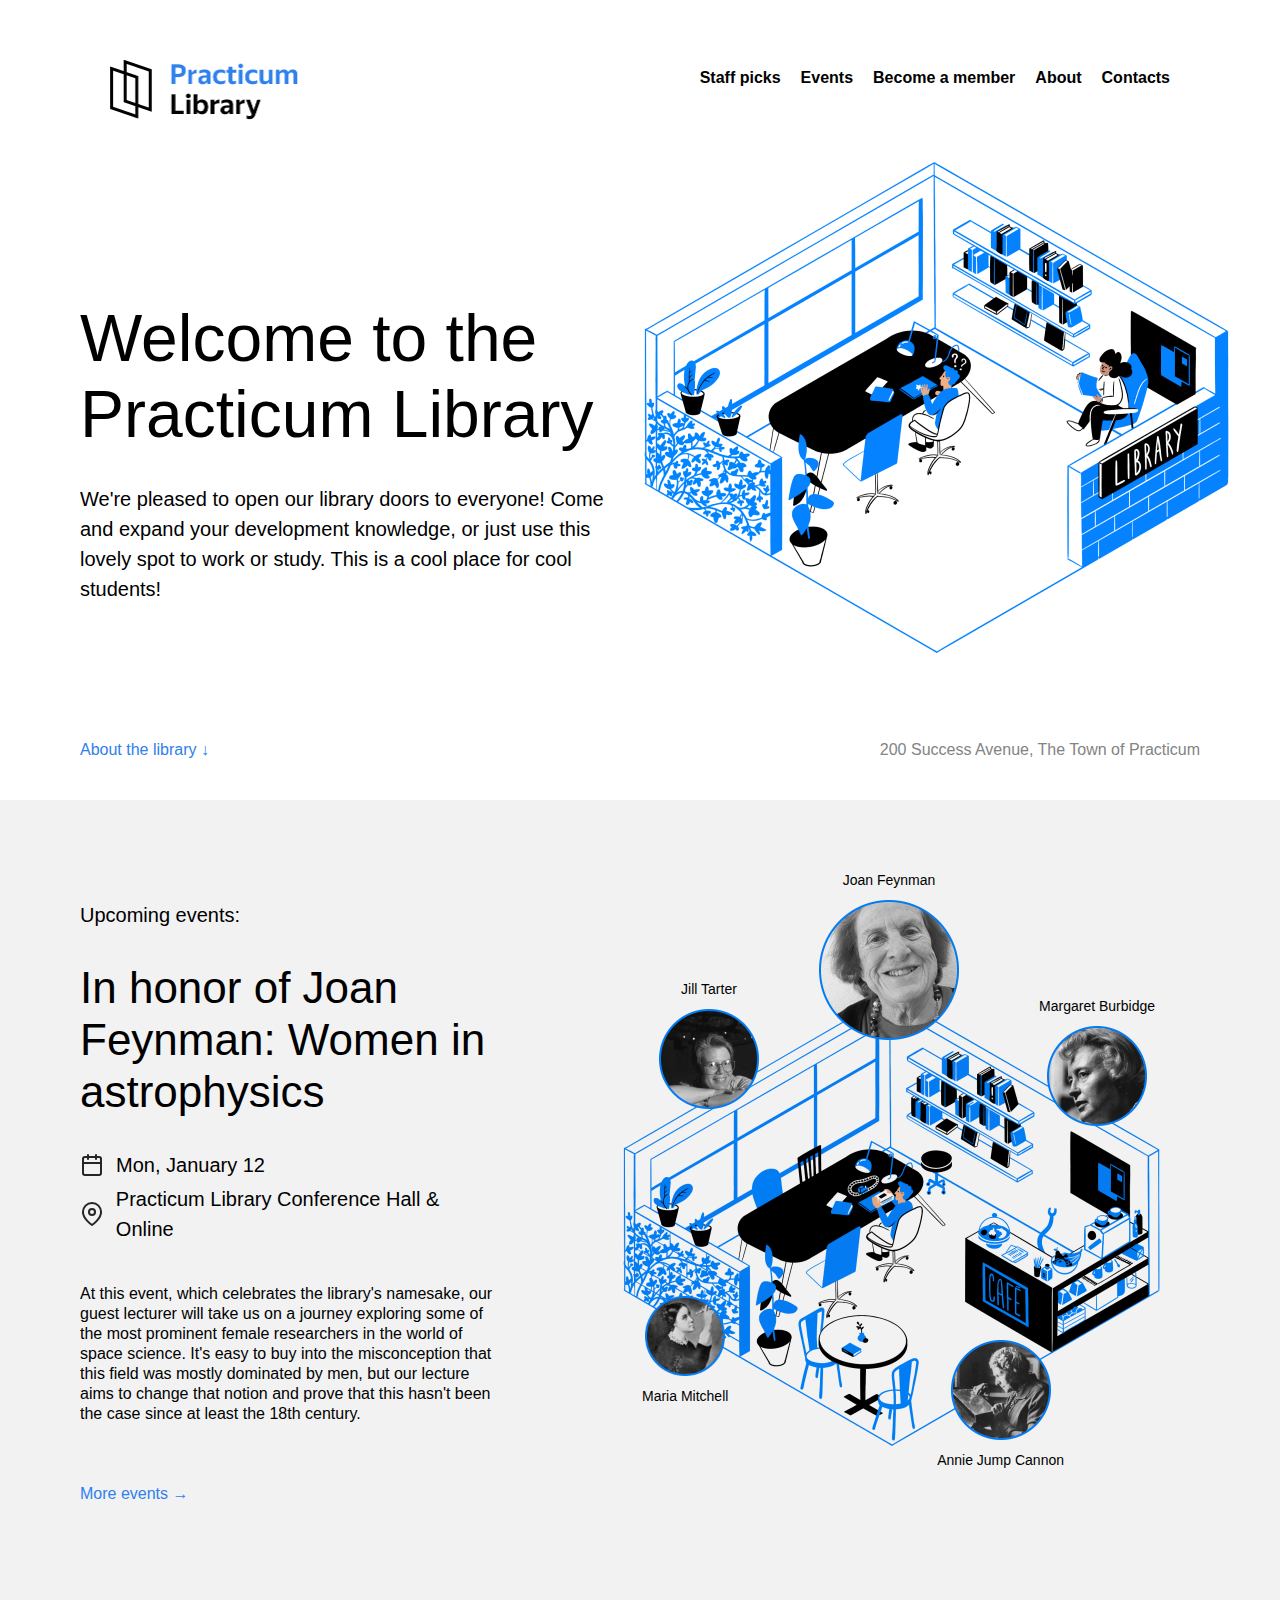
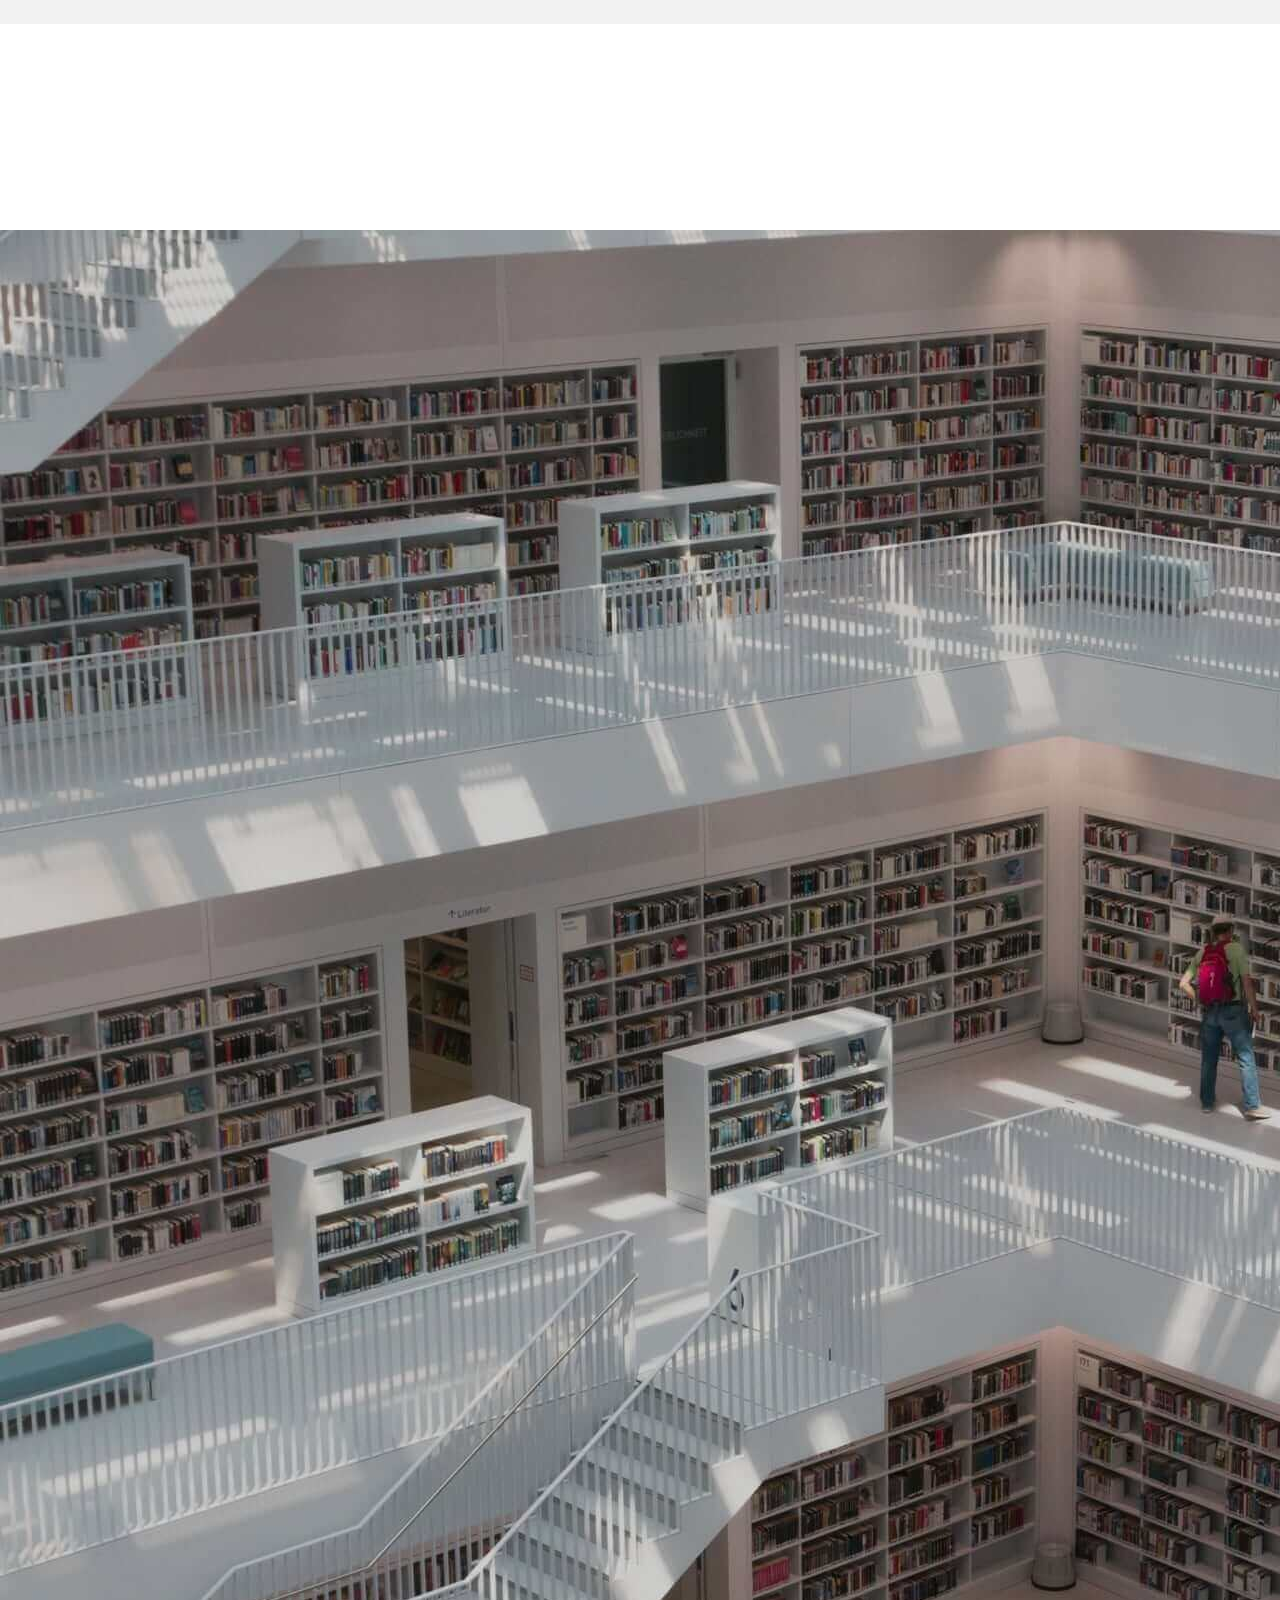
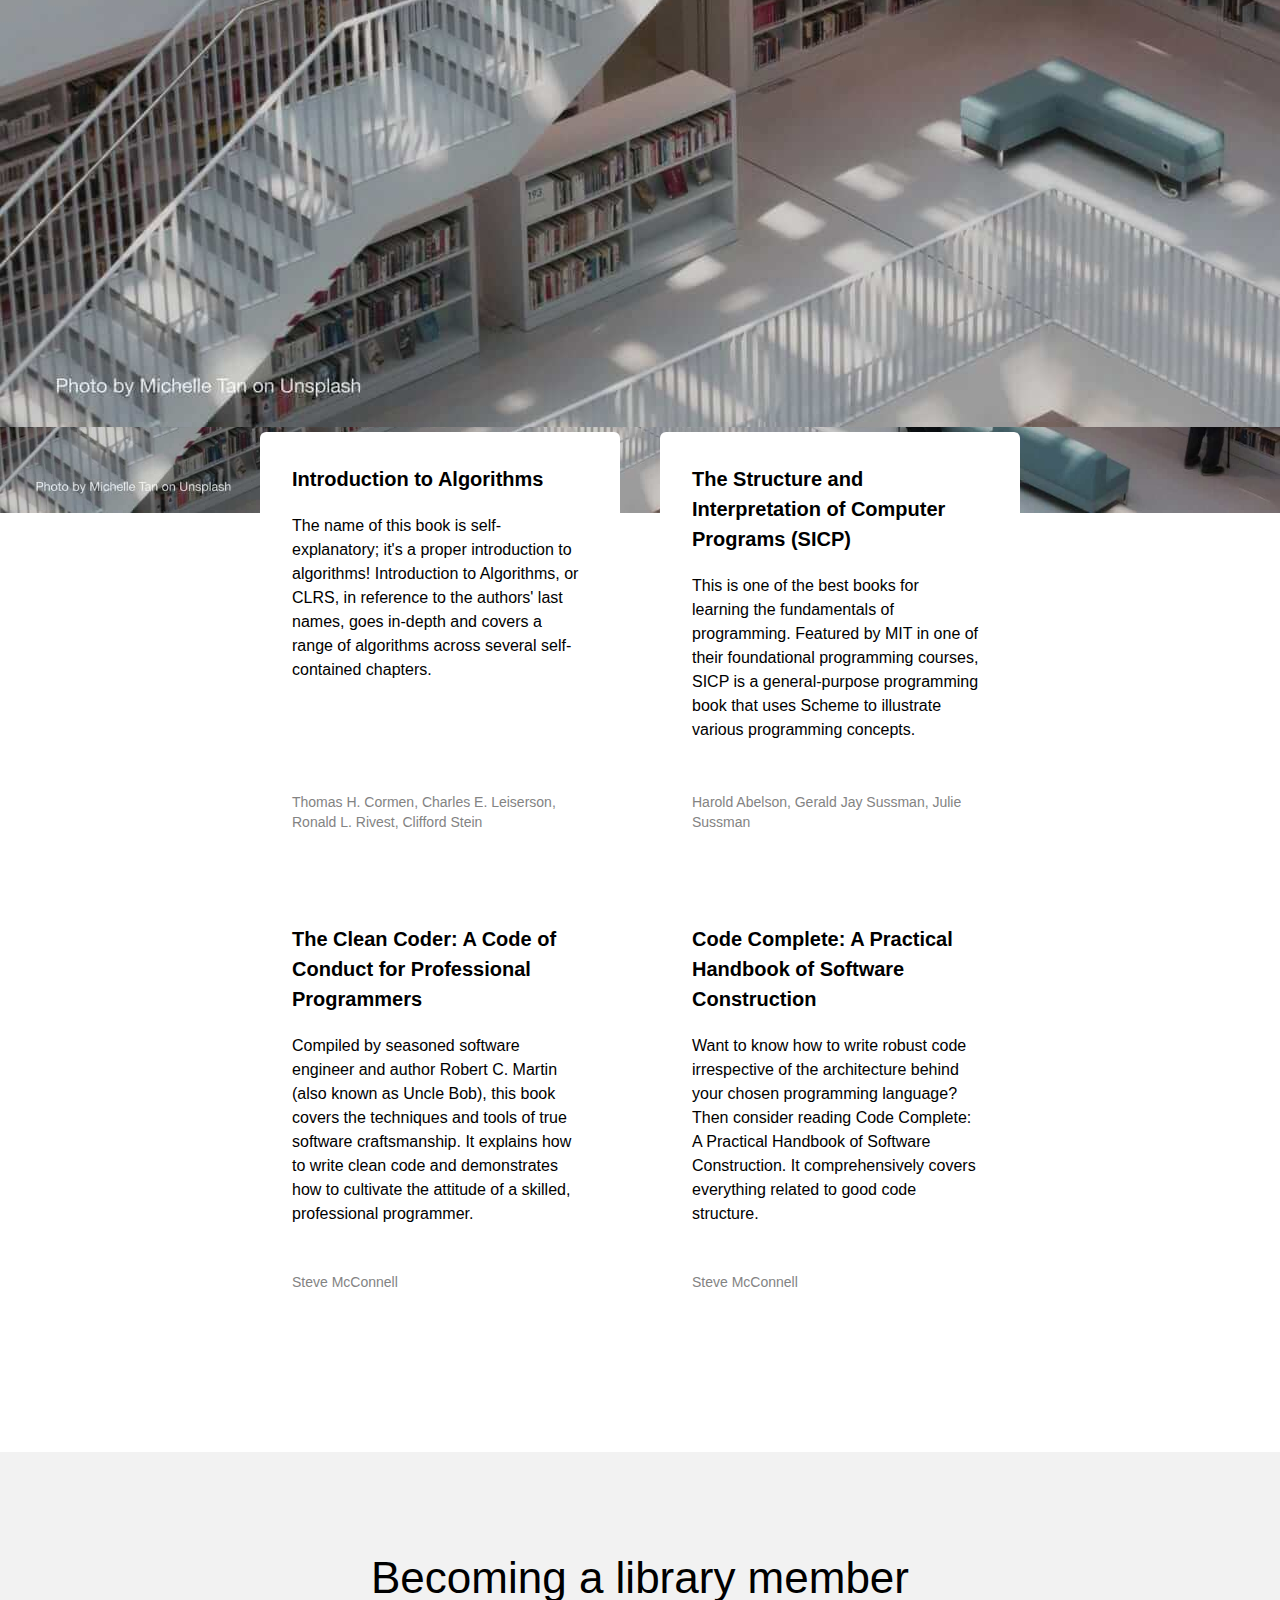
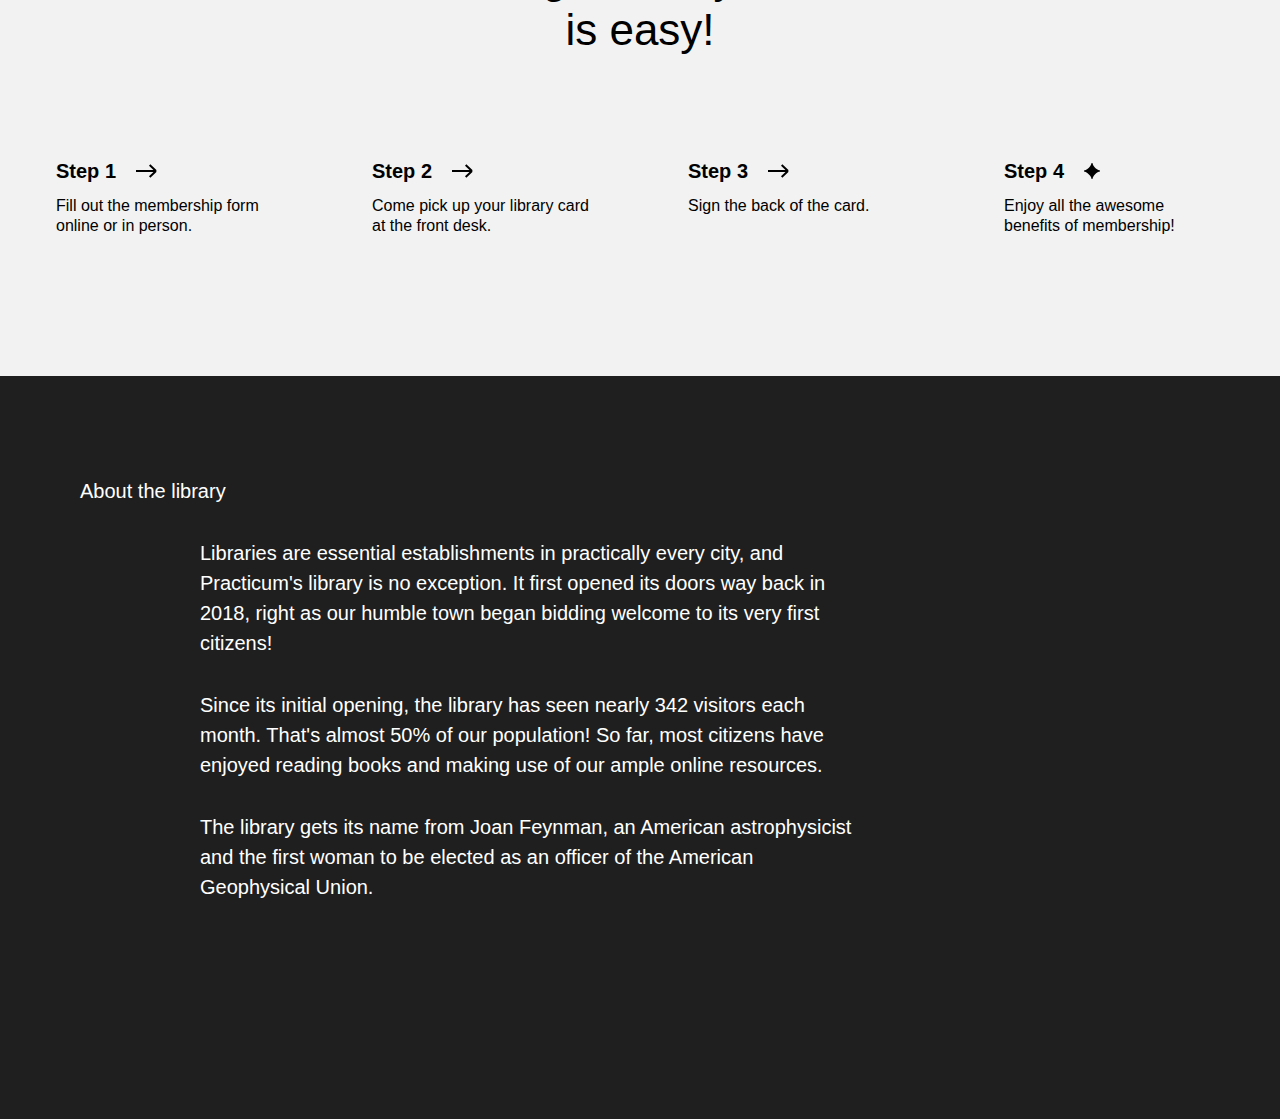
==== index.html @ a42ebb73 "Add files via upload" ====
<!DOCTYPE html>
<html lang="en">
  <head>
    <meta charset="UTF-8" />
    <meta name="viewport" content="width=device-width, initial-scale=1.0" />
    <title>Practicum Library</title>
    <link rel="shortcut icon" href="favicon.ico" />
    <link rel="stylesheet" href="./styles/normalize.css" />
    <link rel="stylesheet" href="./styles/style.css" />
  </head>

  <body>
    <div class="page"><!-- Wrap the entire page content in a new div with the page class. Remember to add the closing tag -->
      <header class="header">
        <nav class="nav">
          <img
            src="./images/logo.png"
            alt="Practicum Library Logo"
            class="logo"
          />
              <!-- Putting navigation links in a list is supposed to be the best practice of writing the semantic code since it allows screen readers to pause between each link instead of reading all the links as a sentence. -->
            <ul class="nav__links">
              <li>
                <a class="nav__link">Staff picks</a>
              </li>
              <li>
                <a class="nav__link">Events</a>
              </li>
              <li>
                <a class="nav__link">Become a member</a>
              </li>
              <li>
                <a class="nav__link">About</a>
              </li>
              <li>
                <a class="nav__link">Contacts</a>
              </li>
            </ul>
        </nav>

        <h1 class="header__title">Welcome to the Practicum Library</h1>
        <p class="header__description">
        We're pleased to open our library doors to everyone! Come and expand
        your development knowledge, or just use this lovely spot to work or
        study. This is a cool place for cool students!
        </p>
        <img
        src="./images/inside_the_library.png"
        alt="Illustration 'Inside the library'"
        class="header__image"
        />


        <div class="header__footer">
          <a class="header__link">About the library &darr;</a>
          <p class="header__address">200 Success Avenue, The Town of Practicum</p>
        </div>
      </header>
      <main class="content">

        <section class="events">
          <div class="events__content">
            <h2 class="events__heading">Upcoming events:</h2>
            <h3 class="events__title">
              In honor of Joan Feynman: Women in astrophysics
            </h3>
            <div class="event-info events__info-section">
              <div class="event-info__item">
                <div
                  class="event-info__icon event-info__icon_type_calendar"
                ></div>
                <p class="event-info__text">Mon, January 12</p>
              </div>
              <div class="event-info__item">
                <div class="event-info__icon event-info__icon_type_pin"></div>
                <p class="event-info__text">
                Practicum Library Conference Hall & Online
              </p>
              </div>
            </div>
            <p class="events__description">
            At this event, which celebrates the library's namesake, our guest
            lecturer will take us on a journey exploring some of the most
            prominent female researchers in the world of space science. It's
            easy to buy into the misconception that this field was mostly
            dominated by men, but our lecture aims to change that notion and
            prove that this hasn't been the case since at least the 18th
            century.
            </p>
            <a href="#" class="events__more">More events &rarr;</a>
          </div>
          <div class="events__cover">
            <img
              src="./images/cafe.png"
              alt="Picture Cafe"
              class="events__image"/>
              <div class="person person_name_feynman">
                <p class="person__caption">
                  Joan Feynman
                </p>
                <img
                  src="./images/person_feynman.png"
                  alt="Joan Feynman"
                  class="person__image person__image_size_l"/>
              </div>
              <div class="person person_name_burbidge">
                <p class="person__caption">
                  Margaret Burbidge
                </p>
                <img
                  src="./images/person_burbidge.png"
                  alt="Margaret Burbidge"
                  class="person__image person__image_size_m"/>
              </div>
              <div class="person person_name_cannon">
                <img
                  src="./images/person_cannon.png"
                  alt="Annie Jump Cannon"
                  class="person__image person__image_size_m"/>
                  <p class="person__caption">
                    Annie Jump Cannon
                  </p>
              </div>
              <div class="person person_name_mitchell">
                <img
                  src="./images/person_mitchell.png"
                  alt="Maria Mitchell"
                  class="person__image person__image_size_s"/>
                  <p class="person__caption">
                    Maria Mitchell
                  </p>
              </div>
              <div class="person person_name_tarter">
                <p class="person__caption">
                  Jill Tarter
                </p>
                <img
                  src="./images/person_tarter.png"
                  alt="Jill Tarter"
                  class="person__image person__image_size_m"/>
              </div>

          </div>

        </section>

        <section class="staff">
          <div>

          </div>
          <h2 class="staff__title">Staff picks</h2>
          <p class="staff__subtitle">That our readers love</p>
          <img
          src="./images/staff_picks_background.jpg";
          alt="library with books"
          class="staff__image"

        />
          <ul class="staff__content">
            <li class="card">
              <div class="card__content">
                <h3 class="card__title">Introduction to Algorithms</h3>
                <p class="card__text">
                The name of this book is self-explanatory; it's a proper
                introduction to algorithms! Introduction to Algorithms, or CLRS,
                in reference to the authors' last names, goes in-depth and
                covers a range of algorithms across several self-contained
                chapters.
                </p>
                <p class="card__footer">
                Thomas H. Cormen, Charles E. Leiserson, Ronald L. Rivest,
                Clifford Stein
                </p>
              </div>
            </li>

            <li class="card">
              <div class="card__content">
                <h3 class="card__title">
                The Structure and Interpretation of Computer Programs (SICP)
                </h3>
                <p class="card__text">
                This is one of the best books for learning the fundamentals of
                programming. Featured by MIT in one of their foundational
                programming courses, SICP is a general-purpose programming book
                that uses Scheme to illustrate various programming concepts.
                </p>
                <p class="card__footer">
                Harold Abelson, Gerald Jay Sussman, Julie Sussman
                </p>
              </div>
            </li>

            <li class="card">
              <div class="card__content">
                <h3 class="card__title">
                The Clean Coder: A Code of Conduct for Professional Programmers
                </h3>
                <p class="card__text">
                Compiled by seasoned software engineer and author Robert C.
                Martin (also known as Uncle Bob), this book covers the
                techniques and tools of true software craftsmanship. It explains
                how to write clean code and demonstrates how to cultivate the
                attitude of a skilled, professional programmer.
                </p>
                <p class="card__footer">Steve McConnell</p>
              </div>
            </li>

            <li class="card">
              <div class="card__content">
                <h3 class="card__title">
                Code Complete: A Practical Handbook of Software Construction
                </h3>
                <p class="card__text">
                Want to know how to write robust code irrespective of the
                architecture behind your chosen programming language? Then
                consider reading Code Complete: A Practical Handbook of Software
                Construction. It comprehensively covers everything related to
                good code structure.
                </p>
                <p class="card__footer">Steve McConnell</p>
              </div>
            </li>
          </ul>
        </section>

        <section class="membership">

          <h2 class="membership__title">Becoming a library member is easy!</h2>
          <ul class="membership__steps">
            <li class="step">
            <h3 class="step__title">
              Step 1
              <img
                src="./images/icon_step_forward.svg"
                alt="icon forward"
                class="step__icon"
              />
            </h3>
            <p class="step__description">
              Fill out the membership form online or in person.
            </p>
            </li>
            <li class="step">
            <h3 class="step__title">
              Step 2
              <img
                src="./images/icon_step_forward.svg"
                alt="icon forward"
                class="step__icon"
              />
              </h3>
              <p class="step__description">
              Come pick up your library card at the front desk.
              </p>
            </li>
            <li class="step">
              <h3 class="step__title">
                Step 3
                <img
                src="./images/icon_step_forward.svg"
                alt="icon forward"
                class="step__icon"
              />
              </h3>
              <p class="step__description">Sign the back of the card.</p>
            </li>
            <li class="step">
              <h3 class="step__title">
                Step 4
                <img
                src="./images/icon_step_finish.svg"
                alt="icon finish"
                class="step__icon"
                />
              </h3>
              <p class="step__description">
              Enjoy all the awesome benefits of membership!
              </p>
            </li>
          </ul>
        </section>

        <section class="about">

          <div class="about__circle"></div>
          <h2 class="about__title">About the library</h2>
          <div class="about__content">
            <p class="about__paragraph">
            Libraries are essential establishments in practically every city,
            and Practicum's library is no exception. It first opened its doors
            way back in 2018, right as our humble town began bidding welcome to
            its very first citizens!
            </p>
            <p class="about__paragraph">
            Since its initial opening, the library has seen nearly 342 visitors
            each month. That's almost 50% of our population! So far, most
            citizens have enjoyed reading books and making use of our ample
            online resources.
            </p>
            <p class="about__paragraph">
            The library gets its name from Joan Feynman, an American
            astrophysicist and the first woman to be elected as an officer of
            the American Geophysical Union.
            </p>
          </div>
        </section>

      </main>

      <footer class="footer">

      </footer>

    </div>
  </body>
</html>
---- styles/style.css ----
.page {
  min-width: 1100px;
  max-width: 1600px;
  margin: 0 auto;
  font-family: "Helvetica Neue", "Arial", sans-serif;
  font-size: 16px;
  line-height: 20px;
}

.header {
  height: 100vh;
  min-height: 720px;
  max-height: 800px;
  padding-top: 30px;
  padding-left: 80px;
  padding-right: 80px;
  position: relative;
  box-sizing: border-box;
}

.nav {
  height: 60px;
  max-width: 1600px;
  padding: 30px;
  display: flex;
  justify-content: space-between;
  flex-wrap: wrap;
}

.logo {
  width: 196px;
  height: inherit;
  background-color: #ffffff;
  align-items: flex-start;
}

.nav__links {
  display: flex;
  margin-top: 8px;
  column-gap: 20px;
  list-style-type: none;
  padding: 0;
}

.nav__link {
  color: #000000;
  text-decoration: none;
  font-weight: bold;
}

.header__title {
  font-size: 66px;
  line-height: 76px;
  font-weight: 500;
  margin-bottom: 32px;
  max-width: 544px;
  margin-top: 150px;
}

.header__description {
  font-size: 20px;
  line-height: 30px;
  margin-top: 0;
  max-width: 532px;
}

.header__footer {
  position: absolute;
  left: 0;
  bottom: 40px;
  width: 100%;
  display: flex;
  align-items: center;
  padding: 40px 80px 0;
  justify-content: space-between;
  box-sizing: border-box;
}

.header__link {
  color: #2f80ed;
  text-decoration: none;
}

.header__address {
  margin: 0;
  color: #838383;
}
.header__image {
  position: absolute;
  top: 135px;
  right: 20px;
  z-index: 1;
  max-width: 636px;
}
.events {
  padding: 100px 0 120px 80px;
  display: flex;
  align-items: start;
  justify-content: space-between;
  box-sizing: border-box;
  background-color: #f2f2f2;
}

.events__content {
  flex-basis: 580px;
}

.events__heading {
  font-size: 20px;
  font-weight: 500;
  line-height: 30px;
  margin: 0;
}

.events__title {
  font-size: 44px;
  font-weight: 500;
  line-height: 52px;
  margin: 32px 0;
}

.events__info-section {
  margin-top: 32px;
}

.event-info__item {
  display: flex;
  align-items: center;
  margin-bottom: 4px;
  font-weight: 500;
}

.event-info__icon {
  background-repeat: no-repeat;
  background-position: center;
  margin-right: 12px;
  width: 24px;
  height: 24px;
}

.event-info__icon_type_calendar {
  background-image: url(../images/icon_calendar.svg);
}

.event-info__icon_type_pin {
  background-image: url(../images/icon_pin.svg);
}

.event-info__text {
  font-size: 20px;
  font-weight: 500;
  line-height: 30px;
  margin: 0;
}

.events__description {
  margin: 40px 0 60px;
}

.events__more {
  margin-top: 60px;
  color: #2f80ed;
  text-decoration: none;
}

.events__cover {
  flex-grow: 1;
  flex-shrink: 0;
  flex-basis: 780px;
  max-width: 780px;
  position: relative;
}

.events__image {
  max-width: 100%;
}

.person {
  position: absolute;
  display: flex;
  align-items: center;
  flex-direction: column;
  gap: 10px;
}

.person_name_feynman {
  top: -30px;
  left: 319px;
}

.person_name_burbidge {
  top: 96px;
  right: 125px;
}

.person_name_cannon {
  bottom: 18px;
  right: 216px;
}

.person_name_mitchell {
  bottom: 82px;
  left: 142px;
}

.person_name_tarter {
  top: 79px;
  left: 159px;
}

.person__image {
  max-width: 100%;
}

.person__image_size_l {
  width: 140px;
}

.person__image_size_m {
  width: 100px;
}

.person__image_size_s {
  width: 80px;
}

.person__caption {
  text-align: center;
  font-size: 14px;
  margin: 0;
}
.staff {
  padding-top: 100px;
  padding-bottom: 140px;
  background-image: url("../images/staff_picks_background.jpg");
  background-position: center;
  background-repeat: no-repeat;
  background-size: contain;
}

.staff__title {
  text-align: center;
  font-size: 44px;
  line-height: 52px;
  margin: 0 0 24px;
  color: #ffffff;
}

.staff__subtitle {
  text-align: center;
  font-size: 20px;
  line-height: 30px;
  font-weight: 400;
  margin: 24px 0 0;
  color: #ffffff;
}

/* Add the CSS rule for your new class here. Make sure to place it before .card: parents should precede their children */
.staff__content {
  max-width: 760px;
  margin: 0 auto;
  display: flex;
  flex-wrap: wrap;
  justify-content: center;
  gap: 40px;
  padding: 0;
}
.card {
  background-color: #fff;
  border-radius: 6px;
  padding: 32px 40px 20px 32px;
  box-sizing: border-box;
  height: 420px;
  width: 360px;
  margin-top: auto;
  list-style-type: none;
}

.card__content {
  width: 100%;
  height: 100%;
  display: flex;
  flex-direction: column;
}

.card__title {
  font-size: 20px;
  line-height: 30px;
  font-weight: 700;
  margin: 0;
}

.card__text {
  margin: 20px 0 0;
  font-size: 16px;
  line-height: 24px;
}

.card__footer {
  margin: 0;
  font-size: 14px;
  line-height: 20px;
  color: #838383;
  /* Auto margins applied on a flex item automatically extend specified margin to occupy the extra space in the flex container */
  /* In our case, this pushes the element down to the bottom */
  margin-top: auto;
}

.membership {
  padding-top: 100px;
  padding-bottom: 140px;
  background-color: #f2f2f2;
}

.membership__title {
  max-width: 574px;
  margin: 0 auto;
  text-align: center;
  font-size: 44px;
  font-weight: 500;
  line-height: 52px;
}

.membership__steps {
  list-style-type: none;
  padding: 0;
  margin: 100px 0 0;
  display: flex;
  flex-wrap: wrap;
  justify-content: space-evenly;
  flex-basis: 220px;
  gap: 40px;
  /* Add styles */
}

.step {
  width: 220px;
}

.step__title {
  margin: 0;
  font-size: 20px;
  line-height: 30px;
  font-weight: 700;
  display: flex;
  align-items: center;
}

.step__icon {
  margin-left: 20px;
}

.step__description {
  margin: 10px 0 0;
}

.about {
  padding: 100px 80px;
  background-color: #1f1f1f;
  color: #fff;
  overflow: hidden;
  position: relative;
  box-sizing: border-box;
}

.about__title {
  margin: 0;
  font-size: 20px;
  line-height: 30px;
  font-weight: 500;
  z-index: 1;
  display: flex;
  justify-content: flex-start;
  max-width: 154px;
}

.about__content {
  font-size: 20px;
  line-height: 30px;
  font-weight: 400;
  max-width: 660px;
  margin: 0 120px;
  flex-wrap: wrap;
  z-index: 1;
}

.about__paragraph {
  margin: 0;
  max-width: 100%;
  margin-top: 32px;
  z-index: 1;
}

.about__circle {
  background-color: #2f80ed;
  width: 495px;
  height: 495px;
  border-radius: 50%;
  position: absolute;
  top: -121px;
  left: -91px;
  z-index: -1;
}

.footer {
  box-sizing: border-box;
  background-color: #1f1f1f;
  color: #fff;
  padding: 57px 102px 60px 80px;
}

.footer__columns {
  display: flex;
}

.footer__column_content_hours {
  margin-left: auto;
}

.footer__column_content_social {
  margin-left: 100px;
}

.footer__logo {
  width: 153px;
}

.footer__list {
  /* The code below removes the default browser styles for lists */
  list-style-type: none;
  padding: 0;
  margin: 0;
}

.footer__list-item {
  margin-bottom: 16px;
}
.footer__list-item:last-of-type {
  margin-bottom: 0;
}

.footer__column-heading {
  margin: 0 0 20px;
}

.footer__column-link {
  color: white;
  font-size: 16px;
  line-height: 20px;
  text-decoration: none;
  display: flex;
  align-items: center;
}

.footer__column-link :hover {
  color: #c1c1c1;
}

.footer__social-icon {
  width: 16px;
  height: 16px;
  margin-right: 10px;
}
.footer__copyright {
}
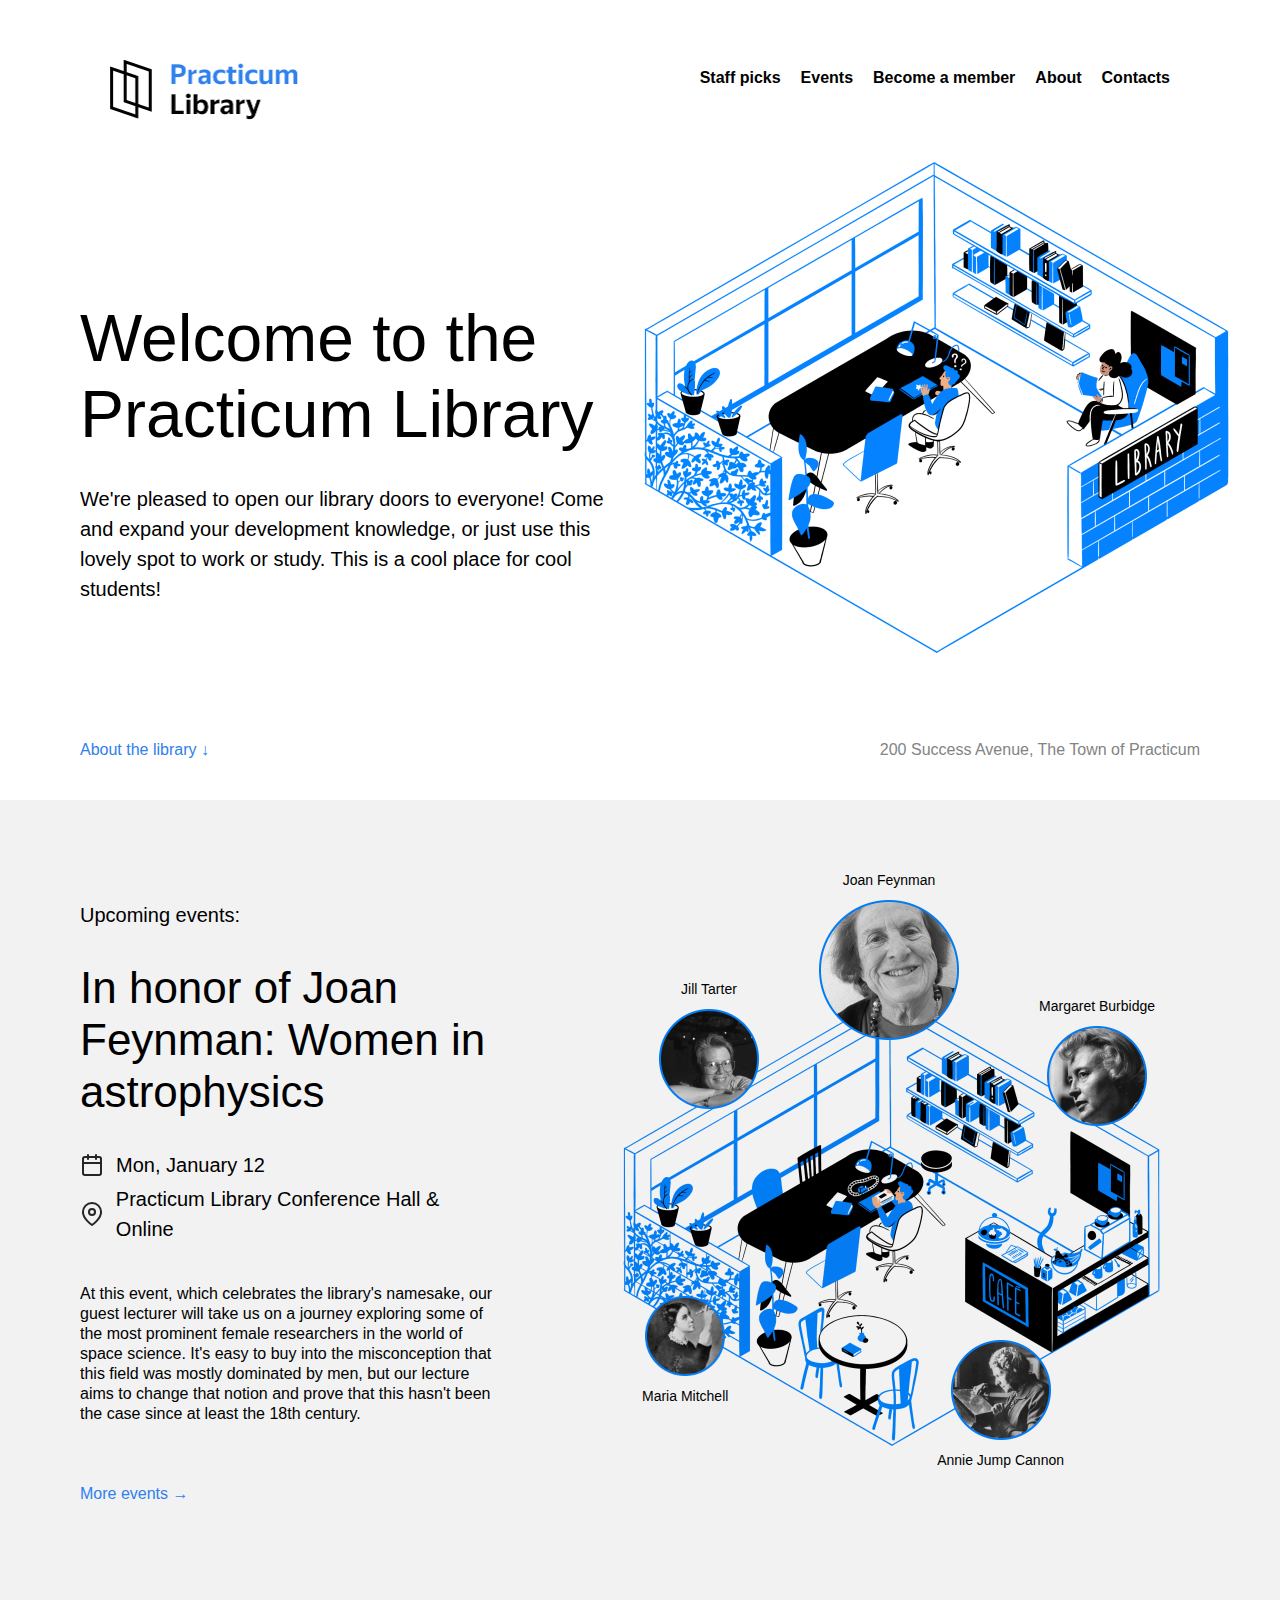
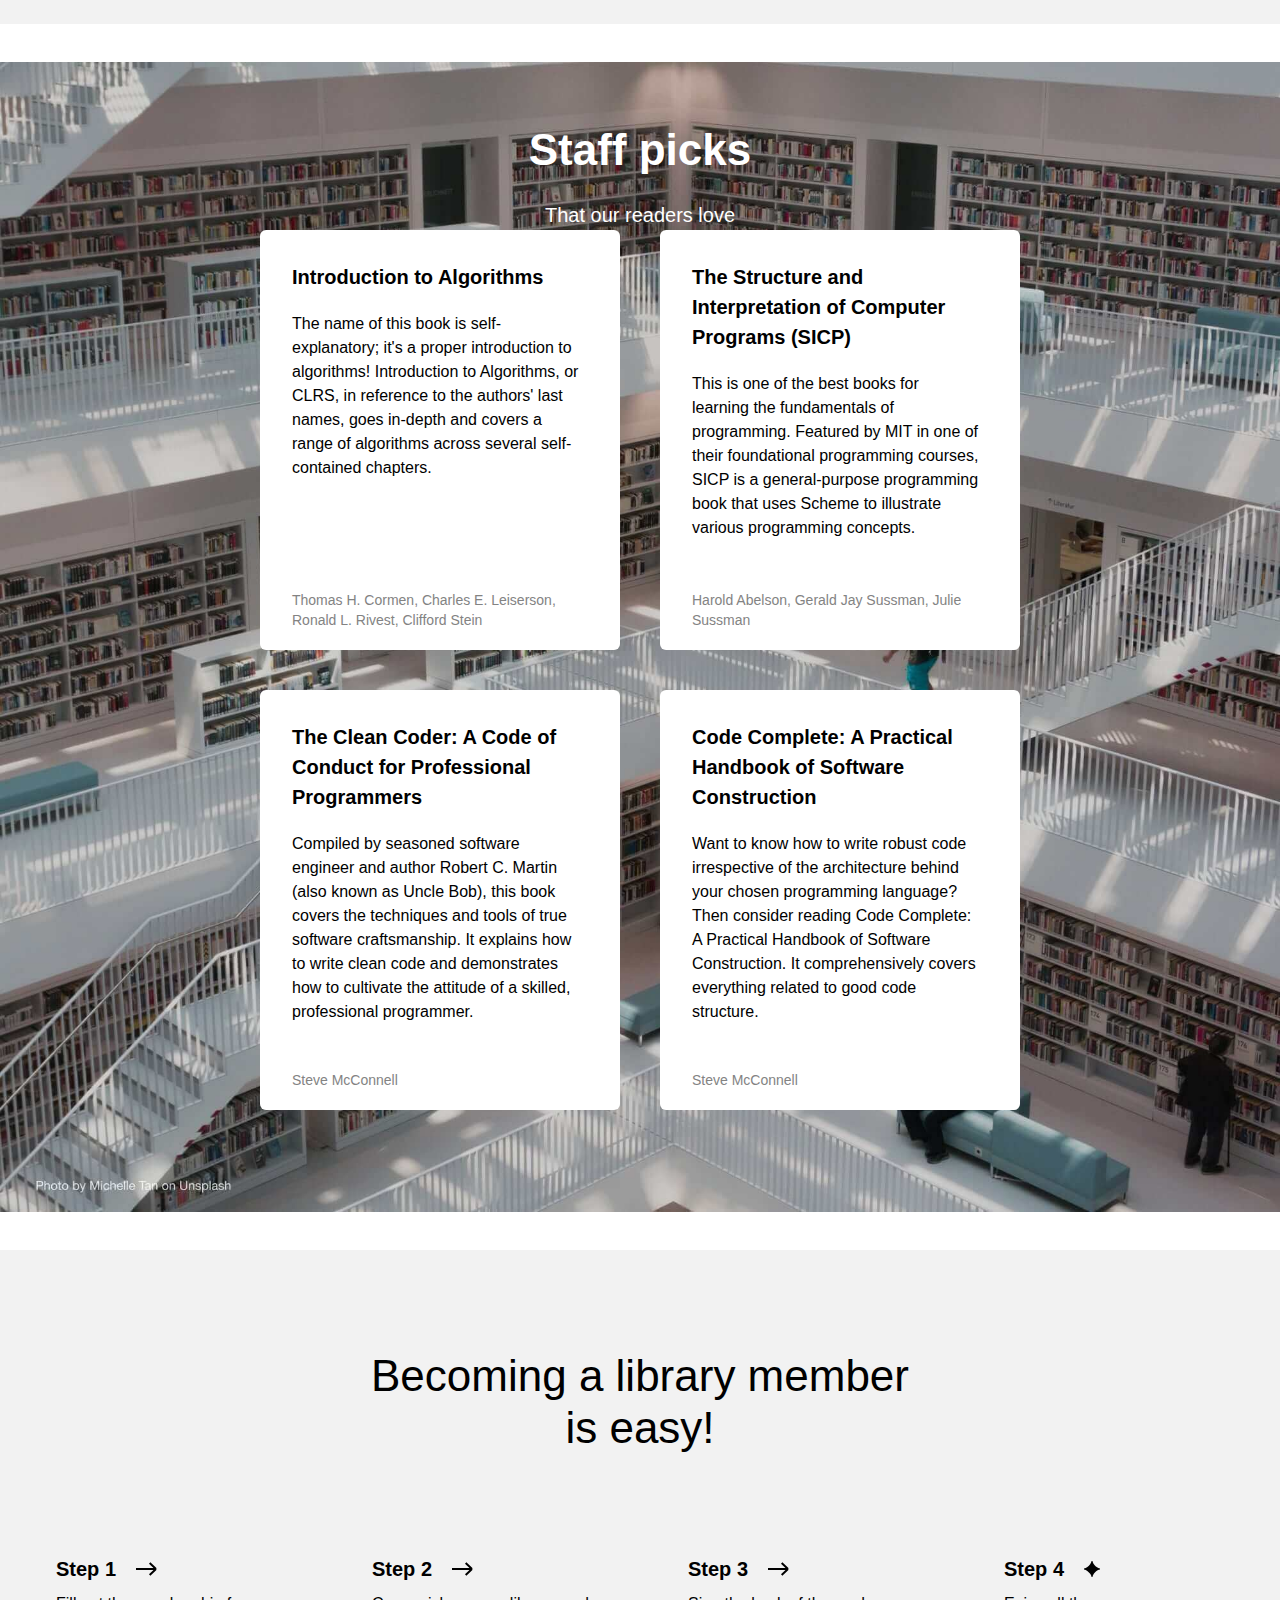
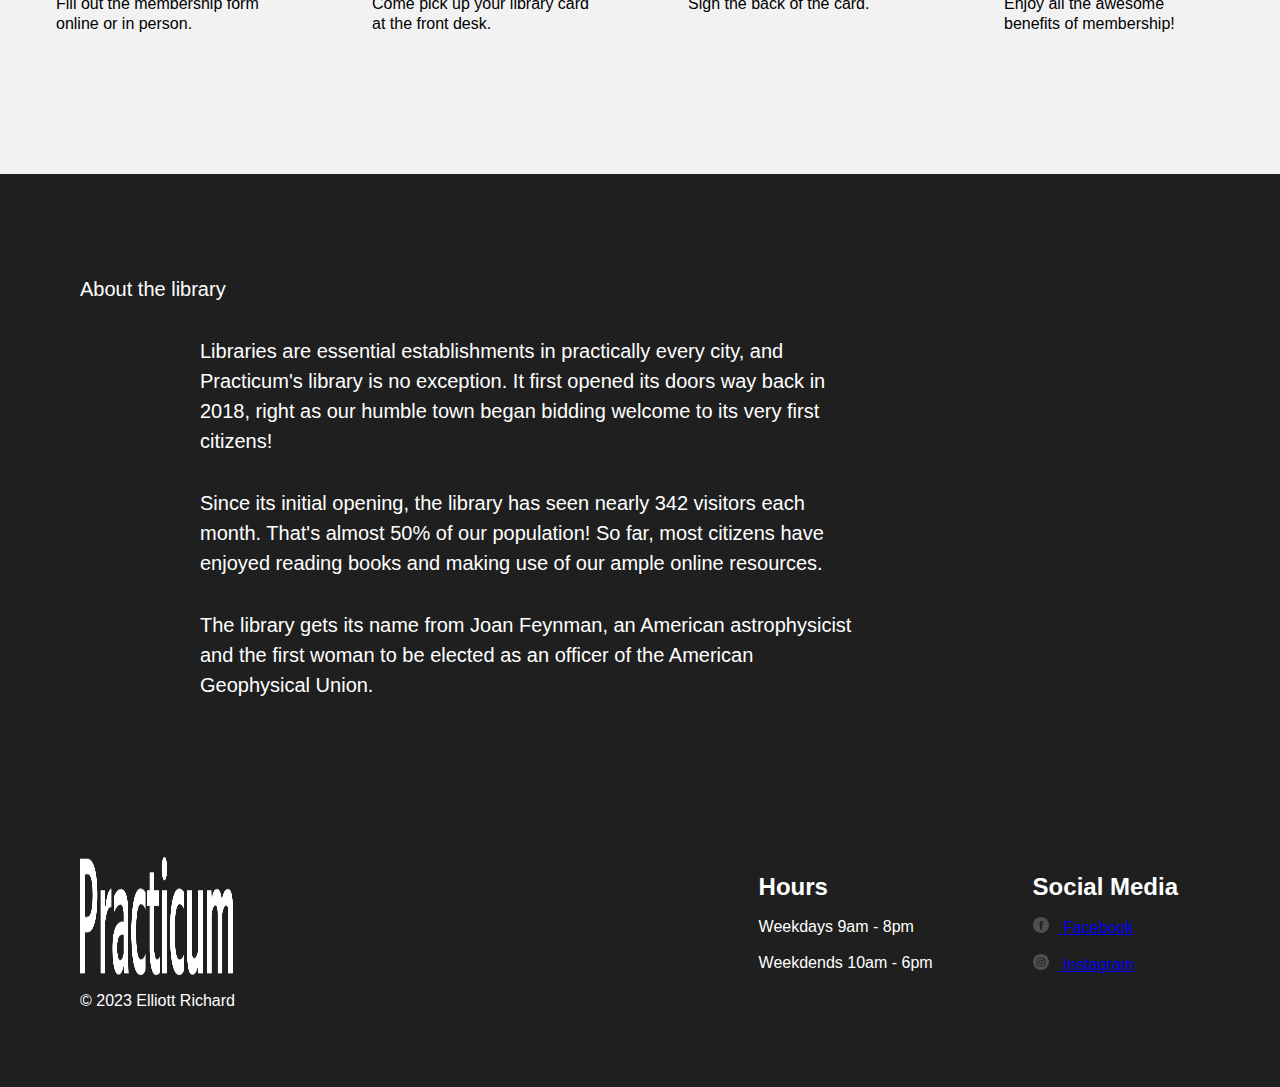
==== commit 46dc0c68: "Add files via upload" ====
--- a/index.html
+++ b/index.html
@@ -1,318 +1,344 @@
-<!DOCTYPE html>
-<html lang="en">
-  <head>
-    <meta charset="UTF-8" />
-    <meta name="viewport" content="width=device-width, initial-scale=1.0" />
-    <title>Practicum Library</title>
-    <link rel="shortcut icon" href="favicon.ico" />
-    <link rel="stylesheet" href="./styles/normalize.css" />
-    <link rel="stylesheet" href="./styles/style.css" />
-  </head>
-
-  <body>
-    <div class="page"><!-- Wrap the entire page content in a new div with the page class. Remember to add the closing tag -->
-      <header class="header">
-        <nav class="nav">
-          <img
-            src="./images/logo.png"
-            alt="Practicum Library Logo"
-            class="logo"
-          />
-              <!-- Putting navigation links in a list is supposed to be the best practice of writing the semantic code since it allows screen readers to pause between each link instead of reading all the links as a sentence. -->
-            <ul class="nav__links">
-              <li>
-                <a class="nav__link">Staff picks</a>
-              </li>
-              <li>
-                <a class="nav__link">Events</a>
-              </li>
-              <li>
-                <a class="nav__link">Become a member</a>
-              </li>
-              <li>
-                <a class="nav__link">About</a>
-              </li>
-              <li>
-                <a class="nav__link">Contacts</a>
-              </li>
-            </ul>
-        </nav>
-
-        <h1 class="header__title">Welcome to the Practicum Library</h1>
-        <p class="header__description">
-        We're pleased to open our library doors to everyone! Come and expand
-        your development knowledge, or just use this lovely spot to work or
-        study. This is a cool place for cool students!
-        </p>
-        <img
-        src="./images/inside_the_library.png"
-        alt="Illustration 'Inside the library'"
-        class="header__image"
-        />
-
-
-        <div class="header__footer">
-          <a class="header__link">About the library &darr;</a>
-          <p class="header__address">200 Success Avenue, The Town of Practicum</p>
-        </div>
-      </header>
-      <main class="content">
-
-        <section class="events">
-          <div class="events__content">
-            <h2 class="events__heading">Upcoming events:</h2>
-            <h3 class="events__title">
-              In honor of Joan Feynman: Women in astrophysics
-            </h3>
-            <div class="event-info events__info-section">
-              <div class="event-info__item">
-                <div
-                  class="event-info__icon event-info__icon_type_calendar"
-                ></div>
-                <p class="event-info__text">Mon, January 12</p>
-              </div>
-              <div class="event-info__item">
-                <div class="event-info__icon event-info__icon_type_pin"></div>
-                <p class="event-info__text">
-                Practicum Library Conference Hall & Online
-              </p>
-              </div>
-            </div>
-            <p class="events__description">
-            At this event, which celebrates the library's namesake, our guest
-            lecturer will take us on a journey exploring some of the most
-            prominent female researchers in the world of space science. It's
-            easy to buy into the misconception that this field was mostly
-            dominated by men, but our lecture aims to change that notion and
-            prove that this hasn't been the case since at least the 18th
-            century.
-            </p>
-            <a href="#" class="events__more">More events &rarr;</a>
-          </div>
-          <div class="events__cover">
-            <img
-              src="./images/cafe.png"
-              alt="Picture Cafe"
-              class="events__image"/>
-              <div class="person person_name_feynman">
-                <p class="person__caption">
-                  Joan Feynman
-                </p>
-                <img
-                  src="./images/person_feynman.png"
-                  alt="Joan Feynman"
-                  class="person__image person__image_size_l"/>
-              </div>
-              <div class="person person_name_burbidge">
-                <p class="person__caption">
-                  Margaret Burbidge
-                </p>
-                <img
-                  src="./images/person_burbidge.png"
-                  alt="Margaret Burbidge"
-                  class="person__image person__image_size_m"/>
-              </div>
-              <div class="person person_name_cannon">
-                <img
-                  src="./images/person_cannon.png"
-                  alt="Annie Jump Cannon"
-                  class="person__image person__image_size_m"/>
-                  <p class="person__caption">
-                    Annie Jump Cannon
-                  </p>
-              </div>
-              <div class="person person_name_mitchell">
-                <img
-                  src="./images/person_mitchell.png"
-                  alt="Maria Mitchell"
-                  class="person__image person__image_size_s"/>
-                  <p class="person__caption">
-                    Maria Mitchell
-                  </p>
-              </div>
-              <div class="person person_name_tarter">
-                <p class="person__caption">
-                  Jill Tarter
-                </p>
-                <img
-                  src="./images/person_tarter.png"
-                  alt="Jill Tarter"
-                  class="person__image person__image_size_m"/>
-              </div>
-
-          </div>
-
-        </section>
-
-        <section class="staff">
-          <div>
-
-          </div>
-          <h2 class="staff__title">Staff picks</h2>
-          <p class="staff__subtitle">That our readers love</p>
-          <img
-          src="./images/staff_picks_background.jpg";
-          alt="library with books"
-          class="staff__image"
-
-        />
-          <ul class="staff__content">
-            <li class="card">
-              <div class="card__content">
-                <h3 class="card__title">Introduction to Algorithms</h3>
-                <p class="card__text">
-                The name of this book is self-explanatory; it's a proper
-                introduction to algorithms! Introduction to Algorithms, or CLRS,
-                in reference to the authors' last names, goes in-depth and
-                covers a range of algorithms across several self-contained
-                chapters.
-                </p>
-                <p class="card__footer">
-                Thomas H. Cormen, Charles E. Leiserson, Ronald L. Rivest,
-                Clifford Stein
-                </p>
-              </div>
-            </li>
-
-            <li class="card">
-              <div class="card__content">
-                <h3 class="card__title">
-                The Structure and Interpretation of Computer Programs (SICP)
-                </h3>
-                <p class="card__text">
-                This is one of the best books for learning the fundamentals of
-                programming. Featured by MIT in one of their foundational
-                programming courses, SICP is a general-purpose programming book
-                that uses Scheme to illustrate various programming concepts.
-                </p>
-                <p class="card__footer">
-                Harold Abelson, Gerald Jay Sussman, Julie Sussman
-                </p>
-              </div>
-            </li>
-
-            <li class="card">
-              <div class="card__content">
-                <h3 class="card__title">
-                The Clean Coder: A Code of Conduct for Professional Programmers
-                </h3>
-                <p class="card__text">
-                Compiled by seasoned software engineer and author Robert C.
-                Martin (also known as Uncle Bob), this book covers the
-                techniques and tools of true software craftsmanship. It explains
-                how to write clean code and demonstrates how to cultivate the
-                attitude of a skilled, professional programmer.
-                </p>
-                <p class="card__footer">Steve McConnell</p>
-              </div>
-            </li>
-
-            <li class="card">
-              <div class="card__content">
-                <h3 class="card__title">
-                Code Complete: A Practical Handbook of Software Construction
-                </h3>
-                <p class="card__text">
-                Want to know how to write robust code irrespective of the
-                architecture behind your chosen programming language? Then
-                consider reading Code Complete: A Practical Handbook of Software
-                Construction. It comprehensively covers everything related to
-                good code structure.
-                </p>
-                <p class="card__footer">Steve McConnell</p>
-              </div>
-            </li>
-          </ul>
-        </section>
-
-        <section class="membership">
-
-          <h2 class="membership__title">Becoming a library member is easy!</h2>
-          <ul class="membership__steps">
-            <li class="step">
-            <h3 class="step__title">
-              Step 1
-              <img
-                src="./images/icon_step_forward.svg"
-                alt="icon forward"
-                class="step__icon"
-              />
-            </h3>
-            <p class="step__description">
-              Fill out the membership form online or in person.
-            </p>
-            </li>
-            <li class="step">
-            <h3 class="step__title">
-              Step 2
-              <img
-                src="./images/icon_step_forward.svg"
-                alt="icon forward"
-                class="step__icon"
-              />
-              </h3>
-              <p class="step__description">
-              Come pick up your library card at the front desk.
-              </p>
-            </li>
-            <li class="step">
-              <h3 class="step__title">
-                Step 3
-                <img
-                src="./images/icon_step_forward.svg"
-                alt="icon forward"
-                class="step__icon"
-              />
-              </h3>
-              <p class="step__description">Sign the back of the card.</p>
-            </li>
-            <li class="step">
-              <h3 class="step__title">
-                Step 4
-                <img
-                src="./images/icon_step_finish.svg"
-                alt="icon finish"
-                class="step__icon"
-                />
-              </h3>
-              <p class="step__description">
-              Enjoy all the awesome benefits of membership!
-              </p>
-            </li>
-          </ul>
-        </section>
-
-        <section class="about">
-
-          <div class="about__circle"></div>
-          <h2 class="about__title">About the library</h2>
-          <div class="about__content">
-            <p class="about__paragraph">
-            Libraries are essential establishments in practically every city,
-            and Practicum's library is no exception. It first opened its doors
-            way back in 2018, right as our humble town began bidding welcome to
-            its very first citizens!
-            </p>
-            <p class="about__paragraph">
-            Since its initial opening, the library has seen nearly 342 visitors
-            each month. That's almost 50% of our population! So far, most
-            citizens have enjoyed reading books and making use of our ample
-            online resources.
-            </p>
-            <p class="about__paragraph">
-            The library gets its name from Joan Feynman, an American
-            astrophysicist and the first woman to be elected as an officer of
-            the American Geophysical Union.
-            </p>
-          </div>
-        </section>
-
-      </main>
-
-      <footer class="footer">
-
-      </footer>
-
-    </div>
-  </body>
-</html>
+<!DOCTYPE html>
+<html lang="en">
+  <head>
+    <meta charset="UTF-8" />
+    <meta name="viewport" content="width=device-width, initial-scale=1.0" />
+    <title>Practicum Library</title>
+    <link rel="shortcut icon" href="favicon.ico" />
+    <link rel="stylesheet" href="./styles/normalize.css" />
+    <link rel="stylesheet" href="./styles/style.css" />
+  </head>
+
+  <body>
+    <div class="page">
+      <!-- Wrap the entire page content in a new div with the page class. Remember to add the closing tag -->
+      <header class="header">
+        <nav class="nav">
+          <img
+            src="./images/logo.png"
+            alt="Practicum Library Logo"
+            class="logo"
+          />
+          <!-- Putting navigation links in a list is supposed to be the best practice of writing the semantic code since it allows screen readers to pause between each link instead of reading all the links as a sentence. -->
+          <ul class="nav__links">
+            <li>
+              <a class="nav__link">Staff picks</a>
+            </li>
+            <li>
+              <a class="nav__link">Events</a>
+            </li>
+            <li>
+              <a class="nav__link">Become a member</a>
+            </li>
+            <li>
+              <a class="nav__link">About</a>
+            </li>
+            <li>
+              <a class="nav__link">Contacts</a>
+            </li>
+          </ul>
+        </nav>
+
+        <h1 class="header__title">Welcome to the Practicum Library</h1>
+        <p class="header__description">
+          We're pleased to open our library doors to everyone! Come and expand
+          your development knowledge, or just use this lovely spot to work or
+          study. This is a cool place for cool students!
+        </p>
+        <img
+          src="./images/inside_the_library.png"
+          alt="Illustration 'Inside the library'"
+          class="header__image"
+        />
+
+        <div class="header__footer">
+          <a class="header__link">About the library &darr;</a>
+          <p class="header__address">
+            200 Success Avenue, The Town of Practicum
+          </p>
+        </div>
+      </header>
+      <main class="content">
+        <section class="events">
+          <div class="events__content">
+            <h2 class="events__heading">Upcoming events:</h2>
+            <h3 class="events__title">
+              In honor of Joan Feynman: Women in astrophysics
+            </h3>
+            <div class="event-info events__info-section">
+              <div class="event-info__item">
+                <div
+                  class="event-info__icon event-info__icon_type_calendar"
+                ></div>
+                <p class="event-info__text">Mon, January 12</p>
+              </div>
+              <div class="event-info__item">
+                <div class="event-info__icon event-info__icon_type_pin"></div>
+                <p class="event-info__text">
+                  Practicum Library Conference Hall & Online
+                </p>
+              </div>
+            </div>
+            <p class="events__description">
+              At this event, which celebrates the library's namesake, our guest
+              lecturer will take us on a journey exploring some of the most
+              prominent female researchers in the world of space science. It's
+              easy to buy into the misconception that this field was mostly
+              dominated by men, but our lecture aims to change that notion and
+              prove that this hasn't been the case since at least the 18th
+              century.
+            </p>
+            <a href="#" class="events__more">More events &rarr;</a>
+          </div>
+          <div class="events__cover">
+            <img
+              src="./images/cafe.png"
+              alt="Picture Cafe"
+              class="events__image"
+            />
+            <div class="person person_name_feynman">
+              <p class="person__caption">Joan Feynman</p>
+              <img
+                src="./images/person_feynman.png"
+                alt="Joan Feynman"
+                class="person__image person__image_size_l"
+              />
+            </div>
+            <div class="person person_name_burbidge">
+              <p class="person__caption">Margaret Burbidge</p>
+              <img
+                src="./images/person_burbidge.png"
+                alt="Margaret Burbidge"
+                class="person__image person__image_size_m"
+              />
+            </div>
+            <div class="person person_name_cannon">
+              <img
+                src="./images/person_cannon.png"
+                alt="Annie Jump Cannon"
+                class="person__image person__image_size_m"
+              />
+              <p class="person__caption">Annie Jump Cannon</p>
+            </div>
+            <div class="person person_name_mitchell">
+              <img
+                src="./images/person_mitchell.png"
+                alt="Maria Mitchell"
+                class="person__image person__image_size_s"
+              />
+              <p class="person__caption">Maria Mitchell</p>
+            </div>
+            <div class="person person_name_tarter">
+              <p class="person__caption">Jill Tarter</p>
+              <img
+                src="./images/person_tarter.png"
+                alt="Jill Tarter"
+                class="person__image person__image_size_m"
+              />
+            </div>
+          </div>
+        </section>
+
+        <section class="staff">
+          <div></div>
+          <h2 class="staff__title">Staff picks</h2>
+          <p class="staff__subtitle">That our readers love</p>
+
+          <ul class="staff__content">
+            <li class="card">
+              <div class="card__content">
+                <h3 class="card__title">Introduction to Algorithms</h3>
+                <p class="card__text">
+                  The name of this book is self-explanatory; it's a proper
+                  introduction to algorithms! Introduction to Algorithms, or
+                  CLRS, in reference to the authors' last names, goes in-depth
+                  and covers a range of algorithms across several self-contained
+                  chapters.
+                </p>
+                <p class="card__footer">
+                  Thomas H. Cormen, Charles E. Leiserson, Ronald L. Rivest,
+                  Clifford Stein
+                </p>
+              </div>
+            </li>
+
+            <li class="card">
+              <div class="card__content">
+                <h3 class="card__title">
+                  The Structure and Interpretation of Computer Programs (SICP)
+                </h3>
+                <p class="card__text">
+                  This is one of the best books for learning the fundamentals of
+                  programming. Featured by MIT in one of their foundational
+                  programming courses, SICP is a general-purpose programming
+                  book that uses Scheme to illustrate various programming
+                  concepts.
+                </p>
+                <p class="card__footer">
+                  Harold Abelson, Gerald Jay Sussman, Julie Sussman
+                </p>
+              </div>
+            </li>
+
+            <li class="card">
+              <div class="card__content">
+                <h3 class="card__title">
+                  The Clean Coder: A Code of Conduct for Professional
+                  Programmers
+                </h3>
+                <p class="card__text">
+                  Compiled by seasoned software engineer and author Robert C.
+                  Martin (also known as Uncle Bob), this book covers the
+                  techniques and tools of true software craftsmanship. It
+                  explains how to write clean code and demonstrates how to
+                  cultivate the attitude of a skilled, professional programmer.
+                </p>
+                <p class="card__footer">Steve McConnell</p>
+              </div>
+            </li>
+
+            <li class="card">
+              <div class="card__content">
+                <h3 class="card__title">
+                  Code Complete: A Practical Handbook of Software Construction
+                </h3>
+                <p class="card__text">
+                  Want to know how to write robust code irrespective of the
+                  architecture behind your chosen programming language? Then
+                  consider reading Code Complete: A Practical Handbook of
+                  Software Construction. It comprehensively covers everything
+                  related to good code structure.
+                </p>
+                <p class="card__footer">Steve McConnell</p>
+              </div>
+            </li>
+          </ul>
+        </section>
+
+        <section class="membership">
+          <h2 class="membership__title">Becoming a library member is easy!</h2>
+          <ul class="membership__steps">
+            <li class="step">
+              <h3 class="step__title">
+                Step 1
+                <img
+                  src="./images/icon_step_forward.svg"
+                  alt="icon forward"
+                  class="step__icon"
+                />
+              </h3>
+              <p class="step__description">
+                Fill out the membership form online or in person.
+              </p>
+            </li>
+            <li class="step">
+              <h3 class="step__title">
+                Step 2
+                <img
+                  src="./images/icon_step_forward.svg"
+                  alt="icon forward"
+                  class="step__icon"
+                />
+              </h3>
+              <p class="step__description">
+                Come pick up your library card at the front desk.
+              </p>
+            </li>
+            <li class="step">
+              <h3 class="step__title">
+                Step 3
+                <img
+                  src="./images/icon_step_forward.svg"
+                  alt="icon forward"
+                  class="step__icon"
+                />
+              </h3>
+              <p class="step__description">Sign the back of the card.</p>
+            </li>
+            <li class="step">
+              <h3 class="step__title">
+                Step 4
+                <img
+                  src="./images/icon_step_finish.svg"
+                  alt="icon finish"
+                  class="step__icon"
+                />
+              </h3>
+              <p class="step__description">
+                Enjoy all the awesome benefits of membership!
+              </p>
+            </li>
+          </ul>
+        </section>
+
+        <section class="about">
+          <h2 class="about__title">About the library</h2>
+          <div class="about__content">
+            <p class="about__paragraph">
+              Libraries are essential establishments in practically every city,
+              and Practicum's library is no exception. It first opened its doors
+              way back in 2018, right as our humble town began bidding welcome
+              to its very first citizens!
+            </p>
+            <p class="about__paragraph">
+              Since its initial opening, the library has seen nearly 342
+              visitors each month. That's almost 50% of our population! So far,
+              most citizens have enjoyed reading books and making use of our
+              ample online resources.
+            </p>
+            <p class="about__paragraph">
+              The library gets its name from Joan Feynman, an American
+              astrophysicist and the first woman to be elected as an officer of
+              the American Geophysical Union.
+            </p>
+          </div>
+          <div class="about__circle"></div>
+        </section>
+      </main>
+
+      <footer class="footer">
+        <div class="footer__columns">
+          <div class="footer__column"></div>
+          <img
+            class="footer__logo"
+            src="./images/logo_white.png"
+            alt="Practicum Logo"
+          />
+          <div class="footer__column footer__column_content_hours">
+            <h2 class="footer__heading">Hours</h2>
+            <ul class="footer__list">
+              <li class="footer__list-item">Weekdays 9am - 8pm</li>
+              <li class="footer__list-item">Weekdends 10am - 6pm</li>
+            </ul>
+          </div>
+          <div class="footer__column footer__column_content_social">
+            <h2 class="footer__heading">Social Media</h2>
+            <ul class="footer__list">
+              <li class="footer__list-item">
+                <a clas="footer__column-link" href="#">
+                  <img
+                    class="footer__social-icon"
+                    src="./images/facebook_white.svg"
+                    alt="Facebook Logo"
+                  />
+                  Facebook
+                </a>
+              </li>
+              <li class="footer__list-item">
+                <a clas="footer__column-link" href="#">
+                  <img
+                    class="footer__social-icon"
+                    src="./images/instagram_white.svg"
+                    alt="Instagram Logo"
+                  />
+                  Instagram
+                </a>
+              </li>
+            </ul>
+          </div>
+        </div>
+        <p class="footer__column-copyright">&copy; 2023 Elliott Richard</p>
+      </footer>
+    </div>
+  </body>
+</html>
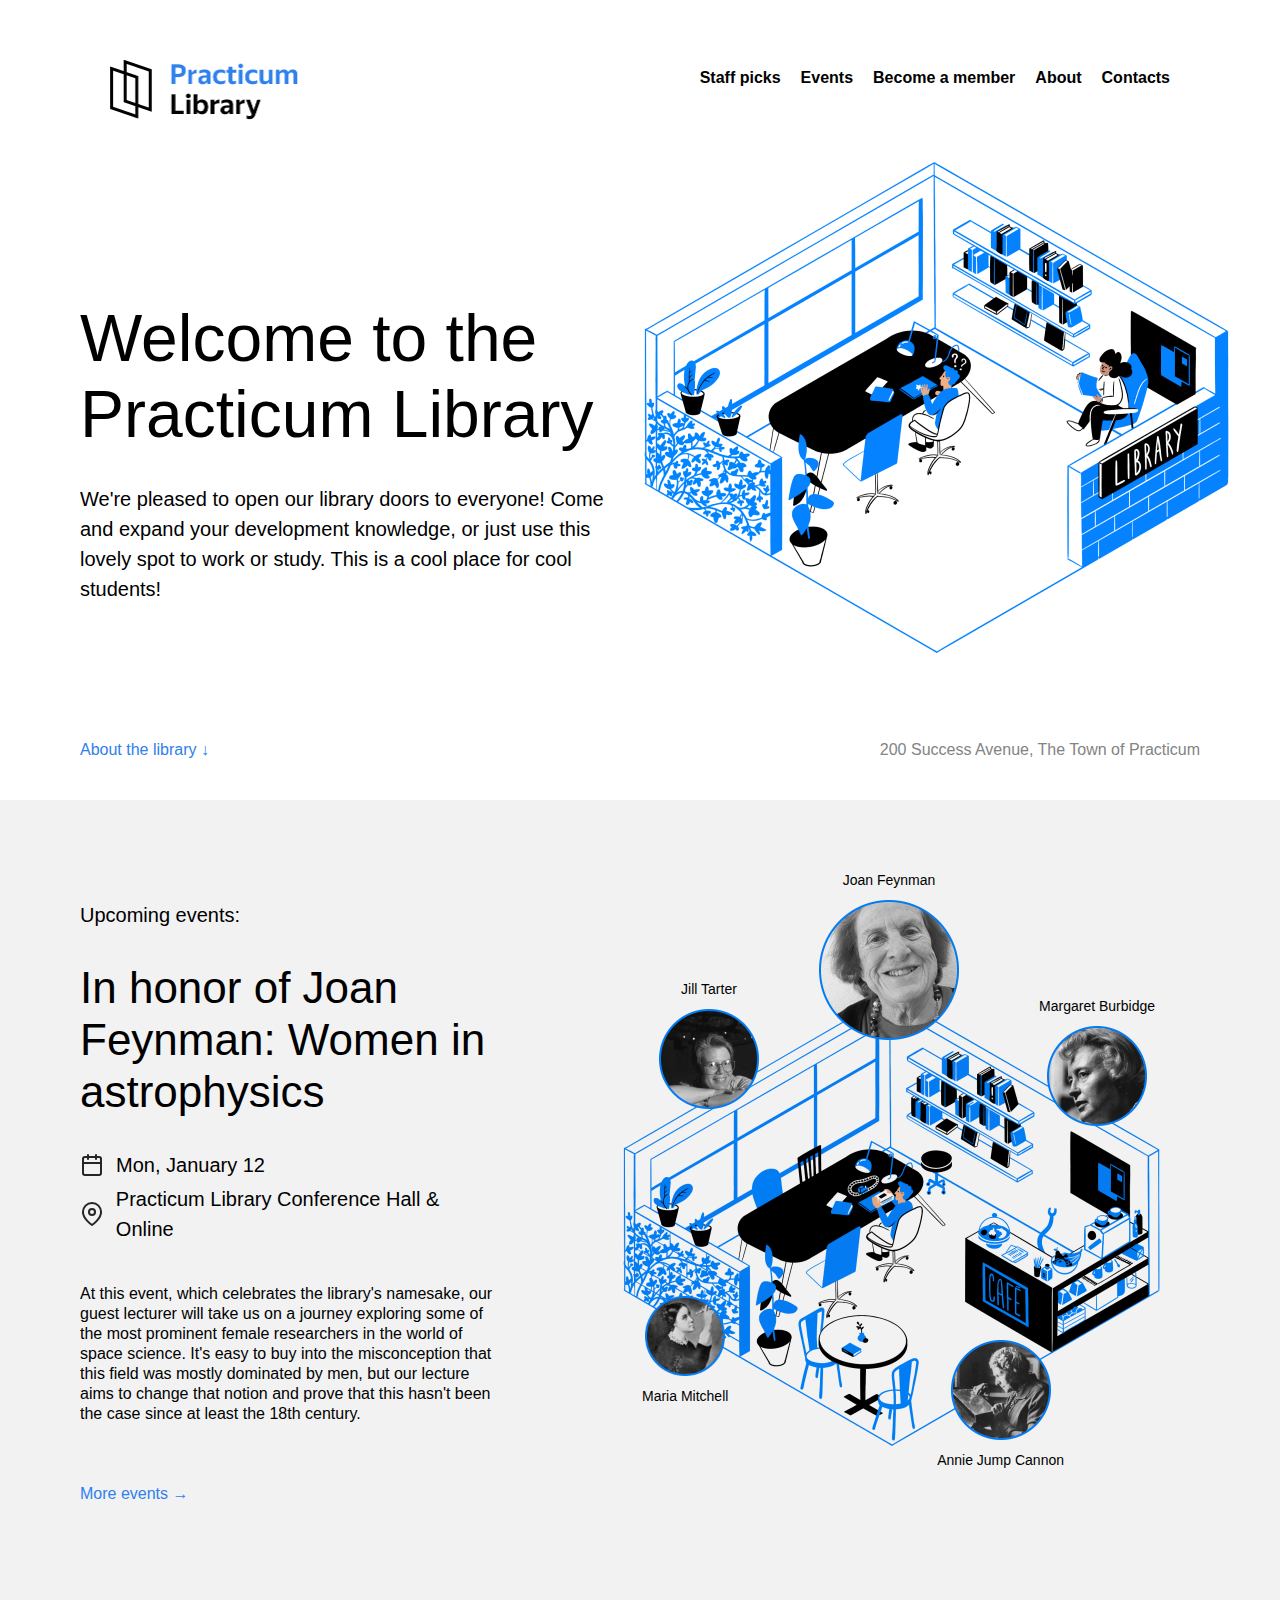
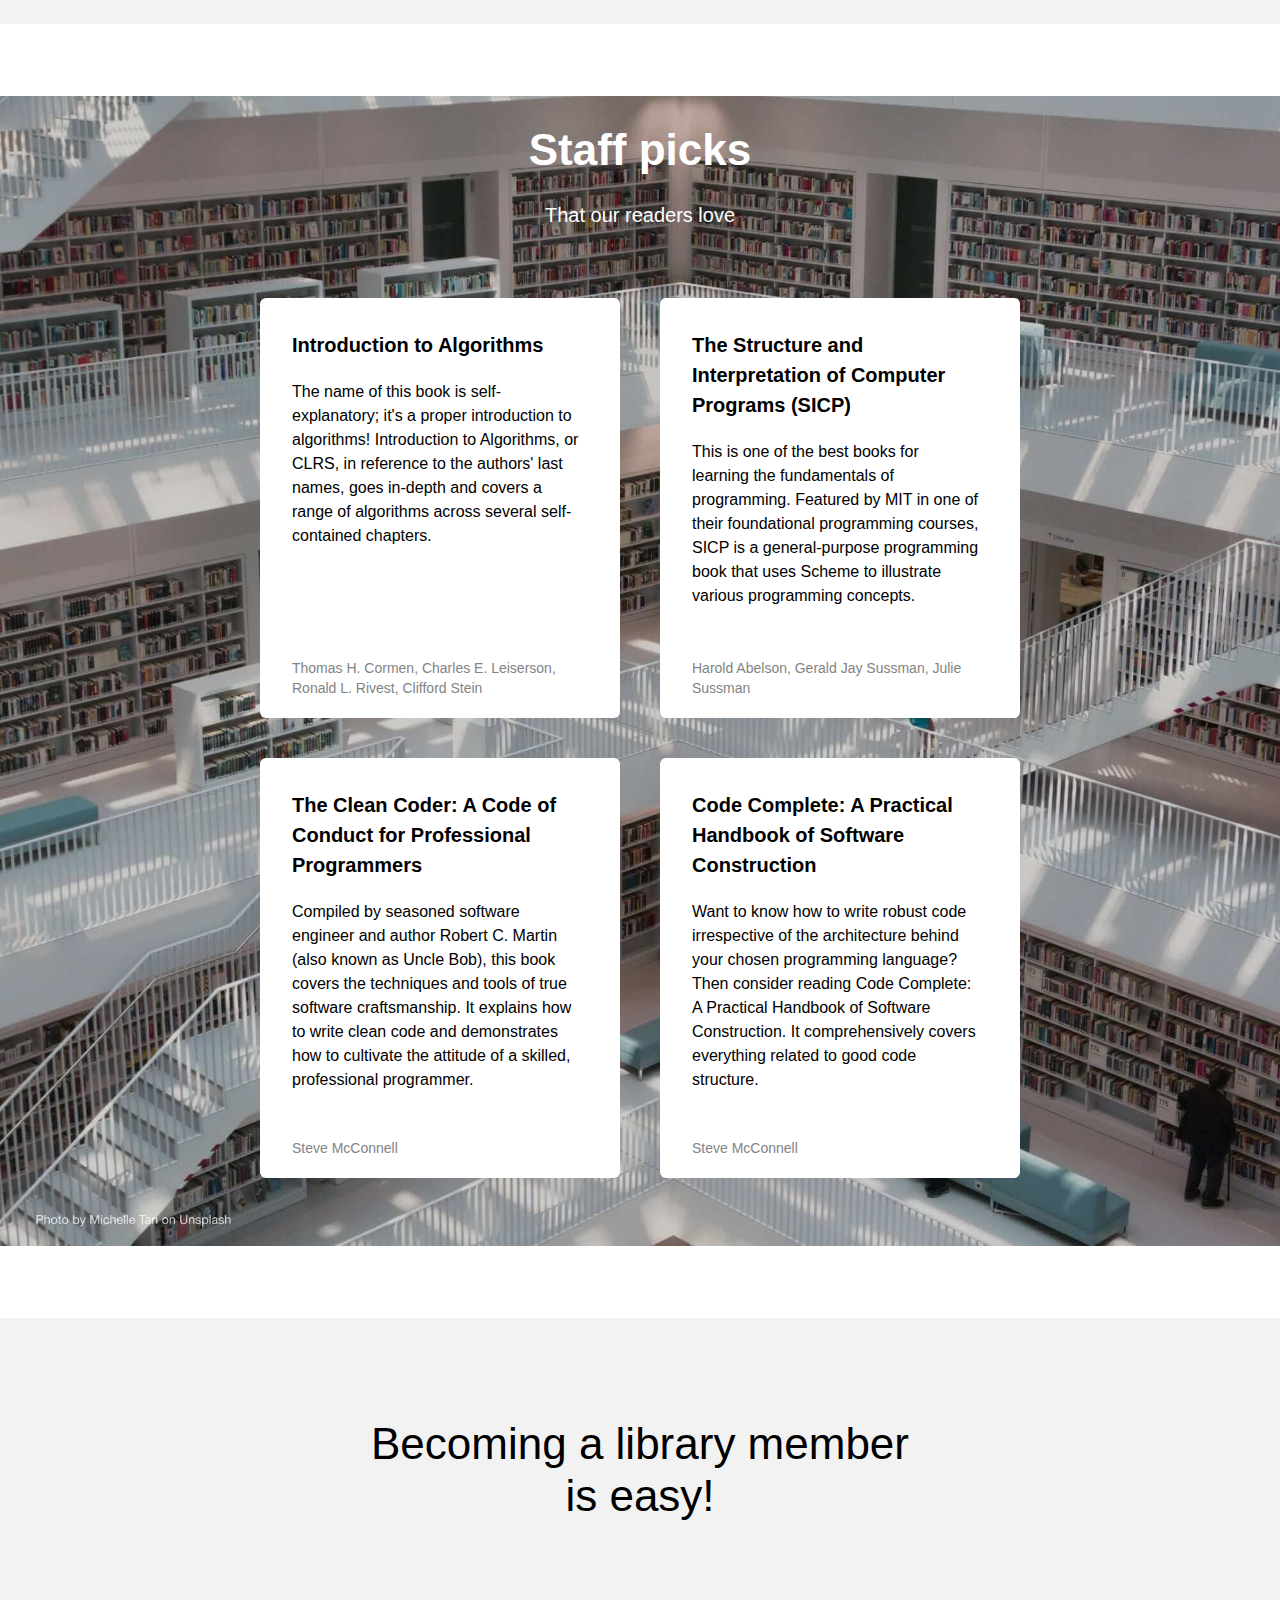
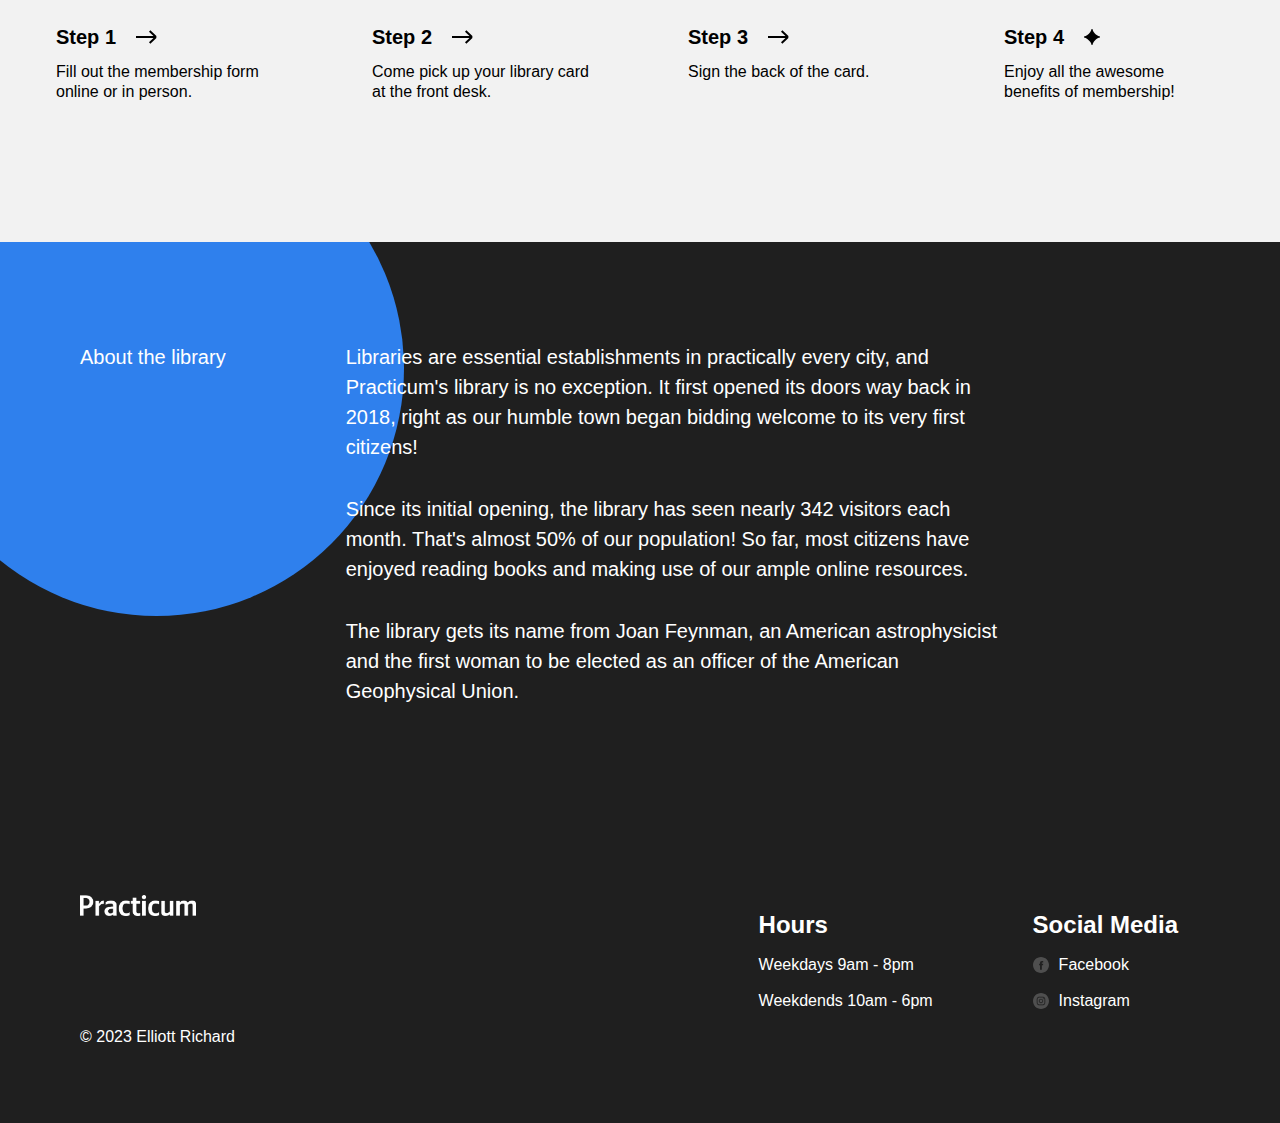
==== commit bc896f10: "Add files via upload" ====
--- a/index.html
+++ b/index.html
@@ -315,7 +315,7 @@
             <h2 class="footer__heading">Social Media</h2>
             <ul class="footer__list">
               <li class="footer__list-item">
-                <a clas="footer__column-link" href="#">
+                <a class="footer__column-link" href="#">
                   <img
                     class="footer__social-icon"
                     src="./images/facebook_white.svg"
@@ -325,7 +325,7 @@
                 </a>
               </li>
               <li class="footer__list-item">
-                <a clas="footer__column-link" href="#">
+                <a class="footer__column-link" href="#">
                   <img
                     class="footer__social-icon"
                     src="./images/instagram_white.svg"
--- a/styles/style.css
+++ b/styles/style.css
@@ -253,6 +253,7 @@
   font-weight: 400;
   margin: 24px 0 0;
   color: #ffffff;
+  margin-bottom: 68px;
 }
 
 /* Add the CSS rule for your new class here. Make sure to place it before .card: parents should precede their children */
@@ -361,6 +362,9 @@
   overflow: hidden;
   position: relative;
   box-sizing: border-box;
+  align-items: flex-start;
+  display: flex;
+  flex-wrap: wrap;
 }
 
 .about__title {
@@ -369,9 +373,10 @@
   line-height: 30px;
   font-weight: 500;
   z-index: 1;
-  display: flex;
-  justify-content: flex-start;
+  margin: 0;
   max-width: 154px;
+  display: flex;
+  position: relative;
 }
 
 .about__content {
@@ -380,14 +385,13 @@
   font-weight: 400;
   max-width: 660px;
   margin: 0 120px;
-  flex-wrap: wrap;
   z-index: 1;
 }
 
 .about__paragraph {
   margin: 0;
   max-width: 100%;
-  margin-top: 32px;
+  margin-bottom: 32px;
   z-index: 1;
 }
 
@@ -399,7 +403,7 @@
   position: absolute;
   top: -121px;
   left: -91px;
-  z-index: -1;
+  z-index: 0;
 }
 
 .footer {
@@ -422,7 +426,8 @@
 }
 
 .footer__logo {
-  width: 153px;
+  width: 116px;
+  height: 21px;
 }
 
 .footer__list {
@@ -461,5 +466,6 @@
   height: 16px;
   margin-right: 10px;
 }
-.footer__copyright {
-}
+.footer__column-copyright {
+  margin: 108x 0 0;
+}
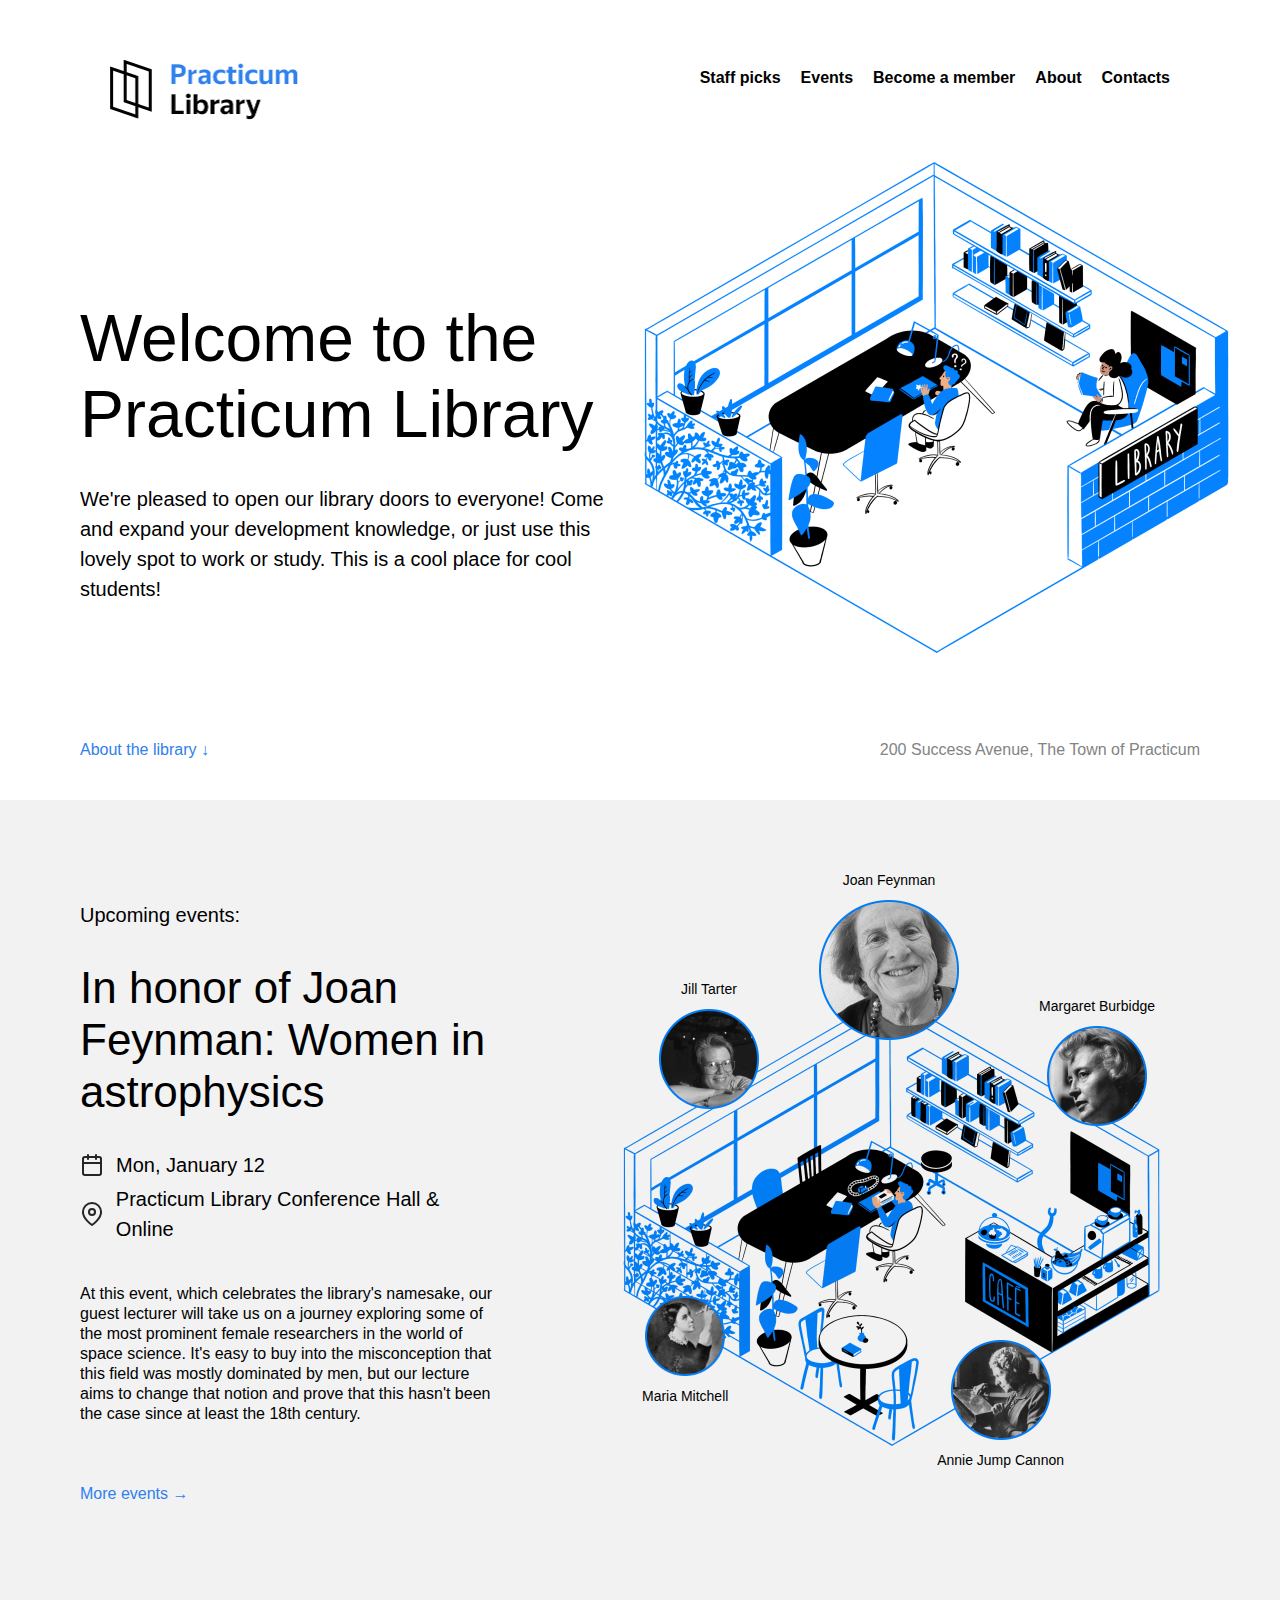
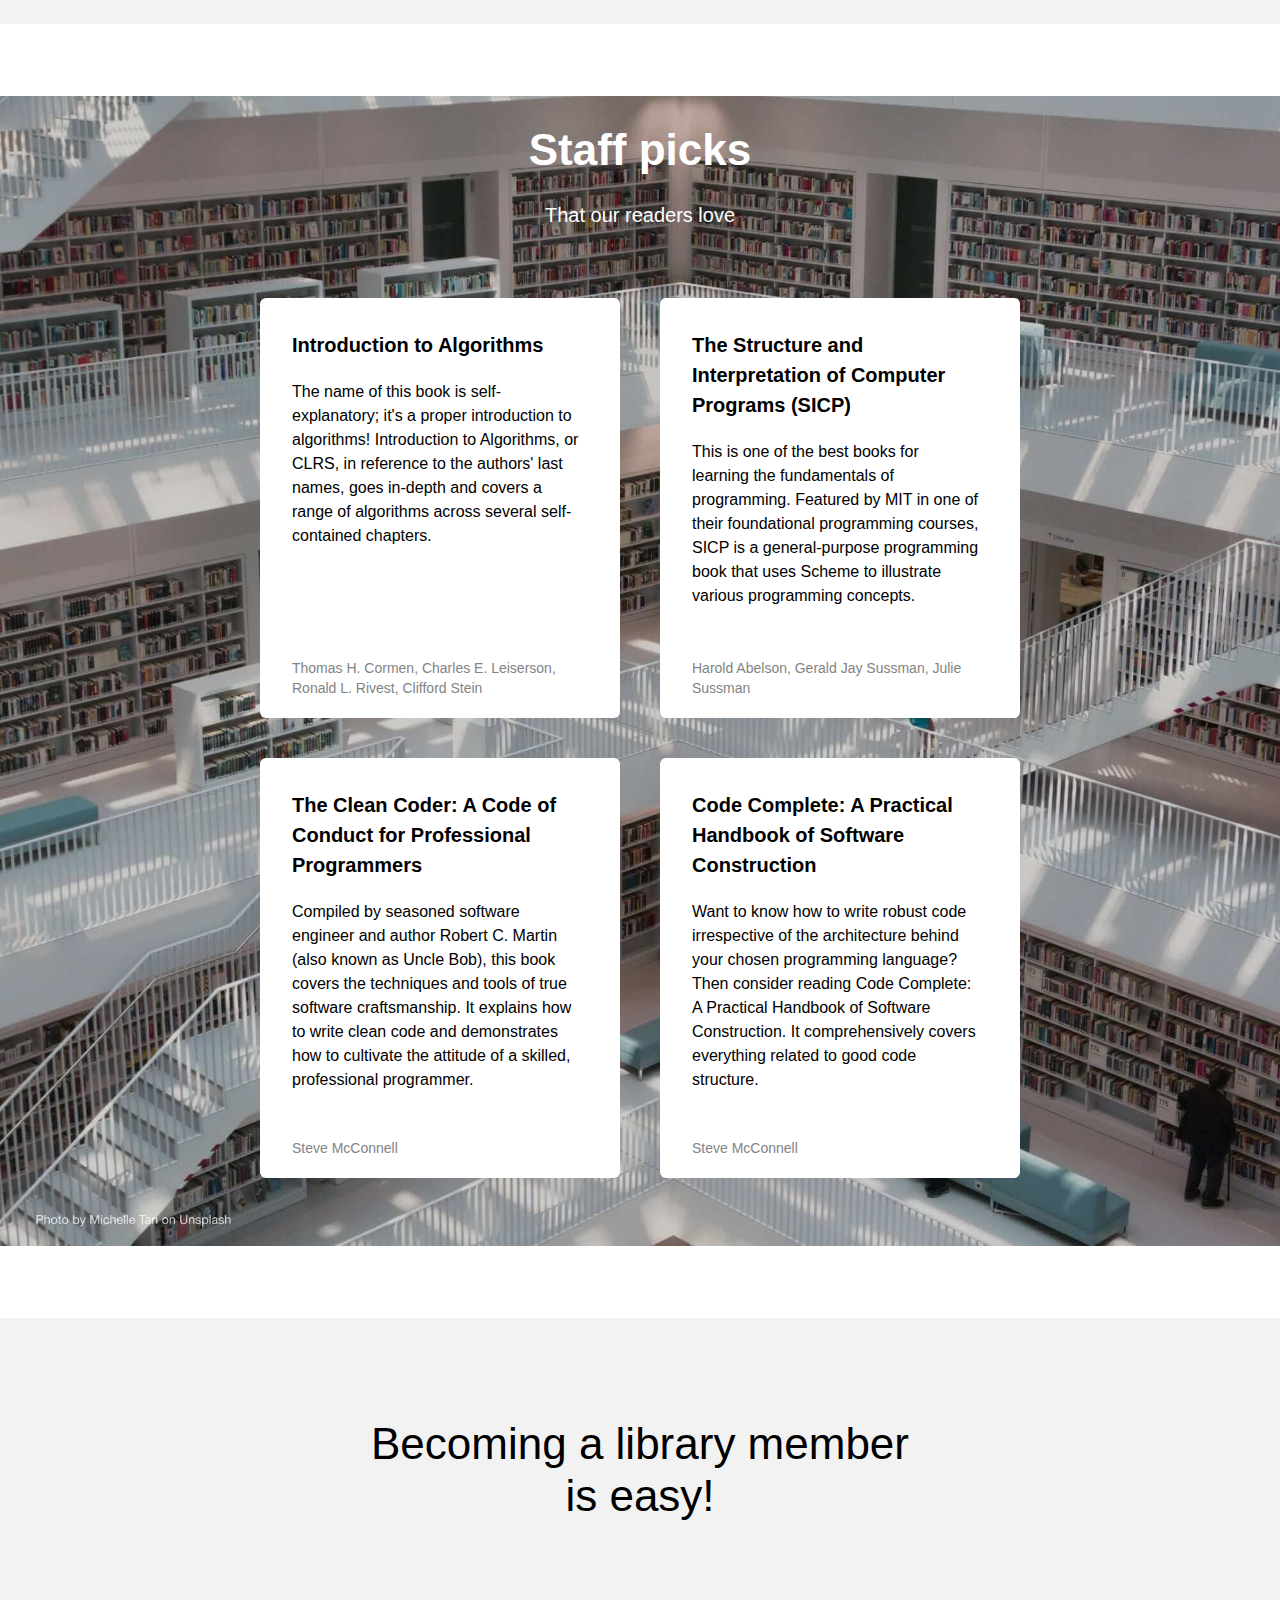
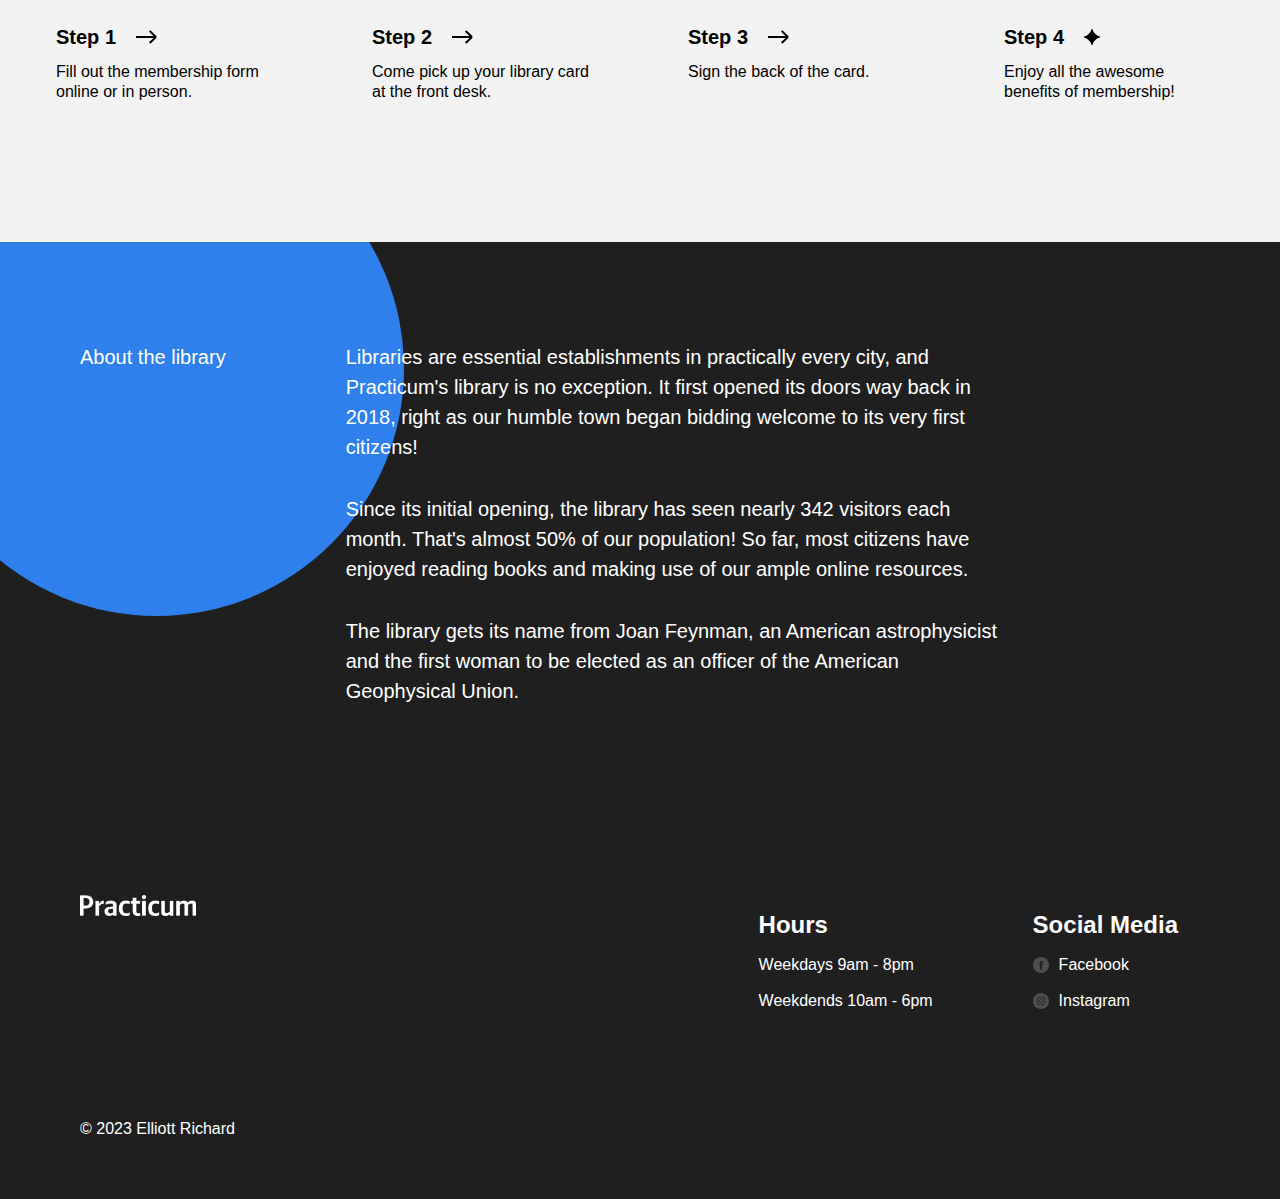
==== commit cbe3e42d: "Add files via upload" ====
--- a/index.html
+++ b/index.html
@@ -144,7 +144,7 @@
           <h2 class="staff__title">Staff picks</h2>
           <p class="staff__subtitle">That our readers love</p>
 
-          <ul class="staff__content">
+          <ul class="staff__cards">
             <li class="card">
               <div class="card__content">
                 <h3 class="card__title">Introduction to Algorithms</h3>
--- a/styles/style.css
+++ b/styles/style.css
@@ -257,7 +257,7 @@
 }
 
 /* Add the CSS rule for your new class here. Make sure to place it before .card: parents should precede their children */
-.staff__content {
+.staff__cards {
   max-width: 760px;
   margin: 0 auto;
   display: flex;
@@ -457,7 +457,7 @@
   align-items: center;
 }
 
-.footer__column-link :hover {
+.footer__column-link:hover {
   color: #c1c1c1;
 }
 
@@ -467,5 +467,5 @@
   margin-right: 10px;
 }
 .footer__column-copyright {
-  margin: 108x 0 0;
-}
+  margin: 108px 0 0;
+}
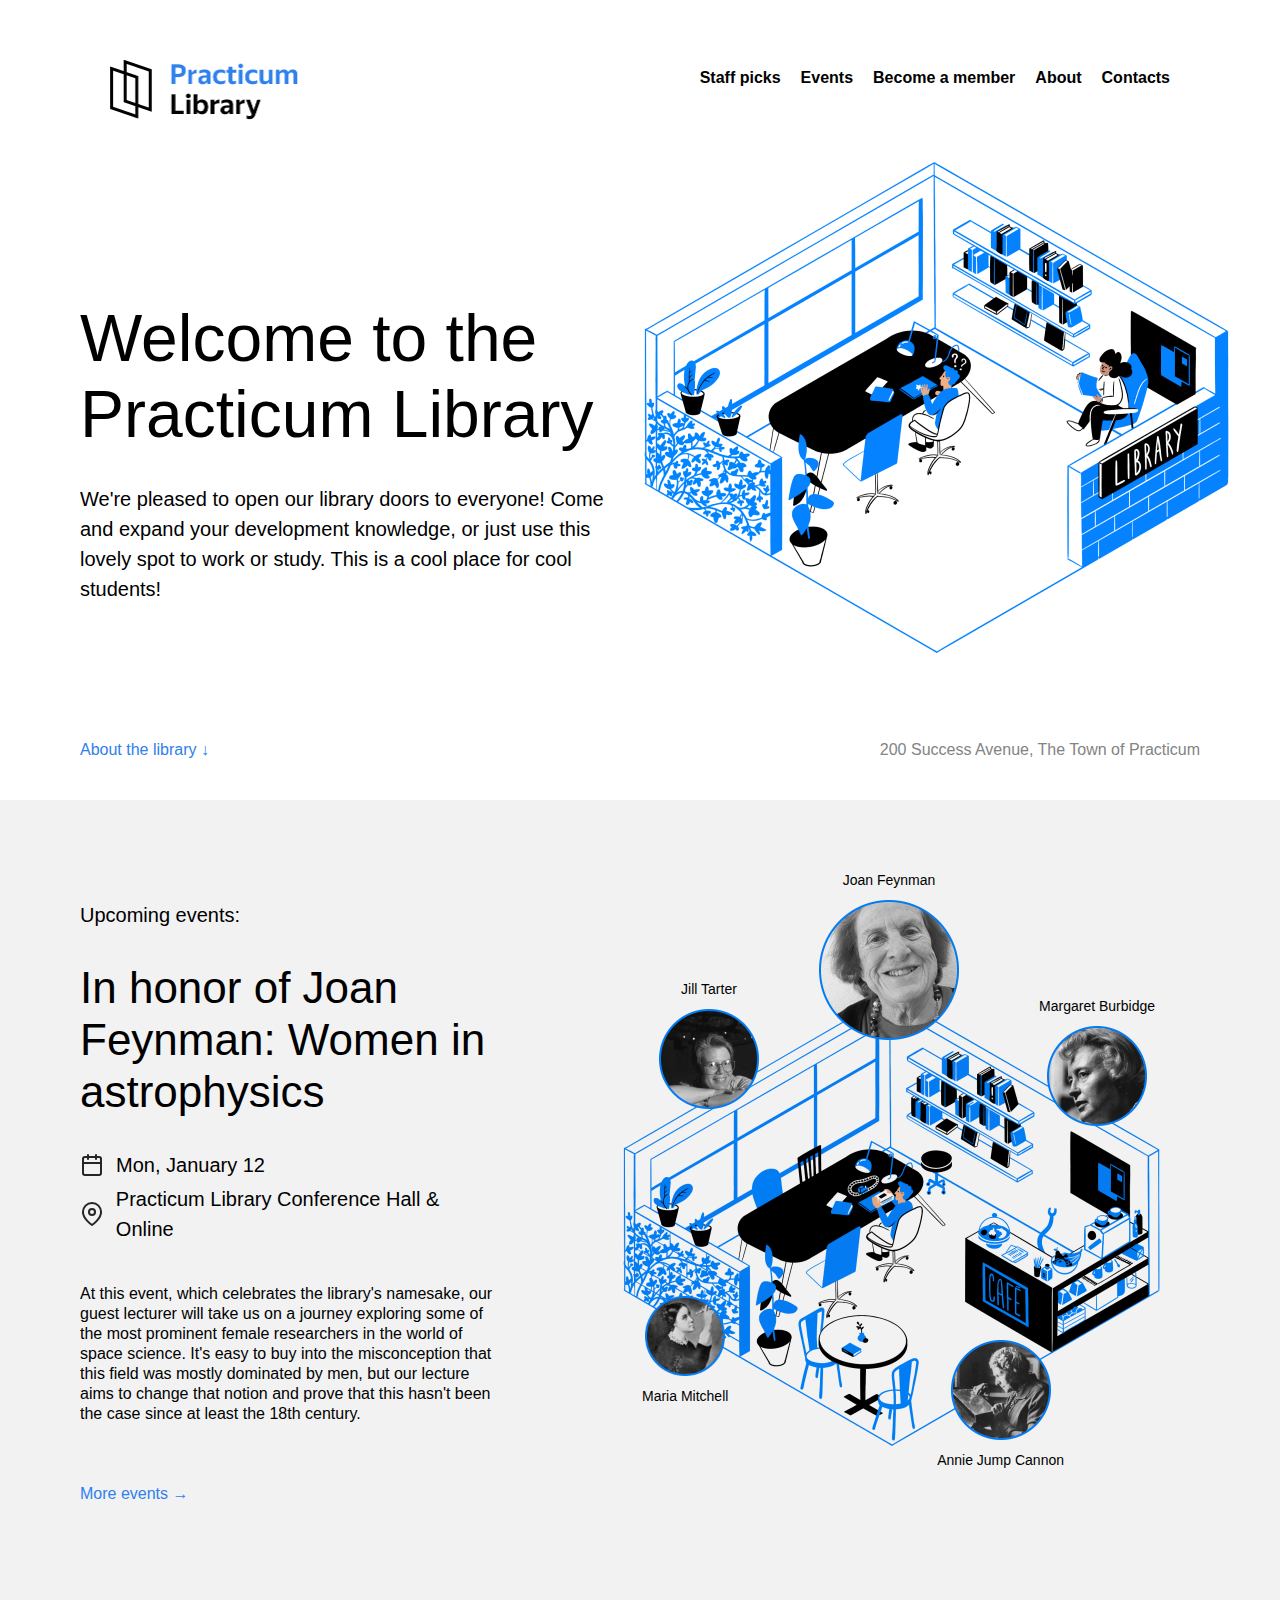
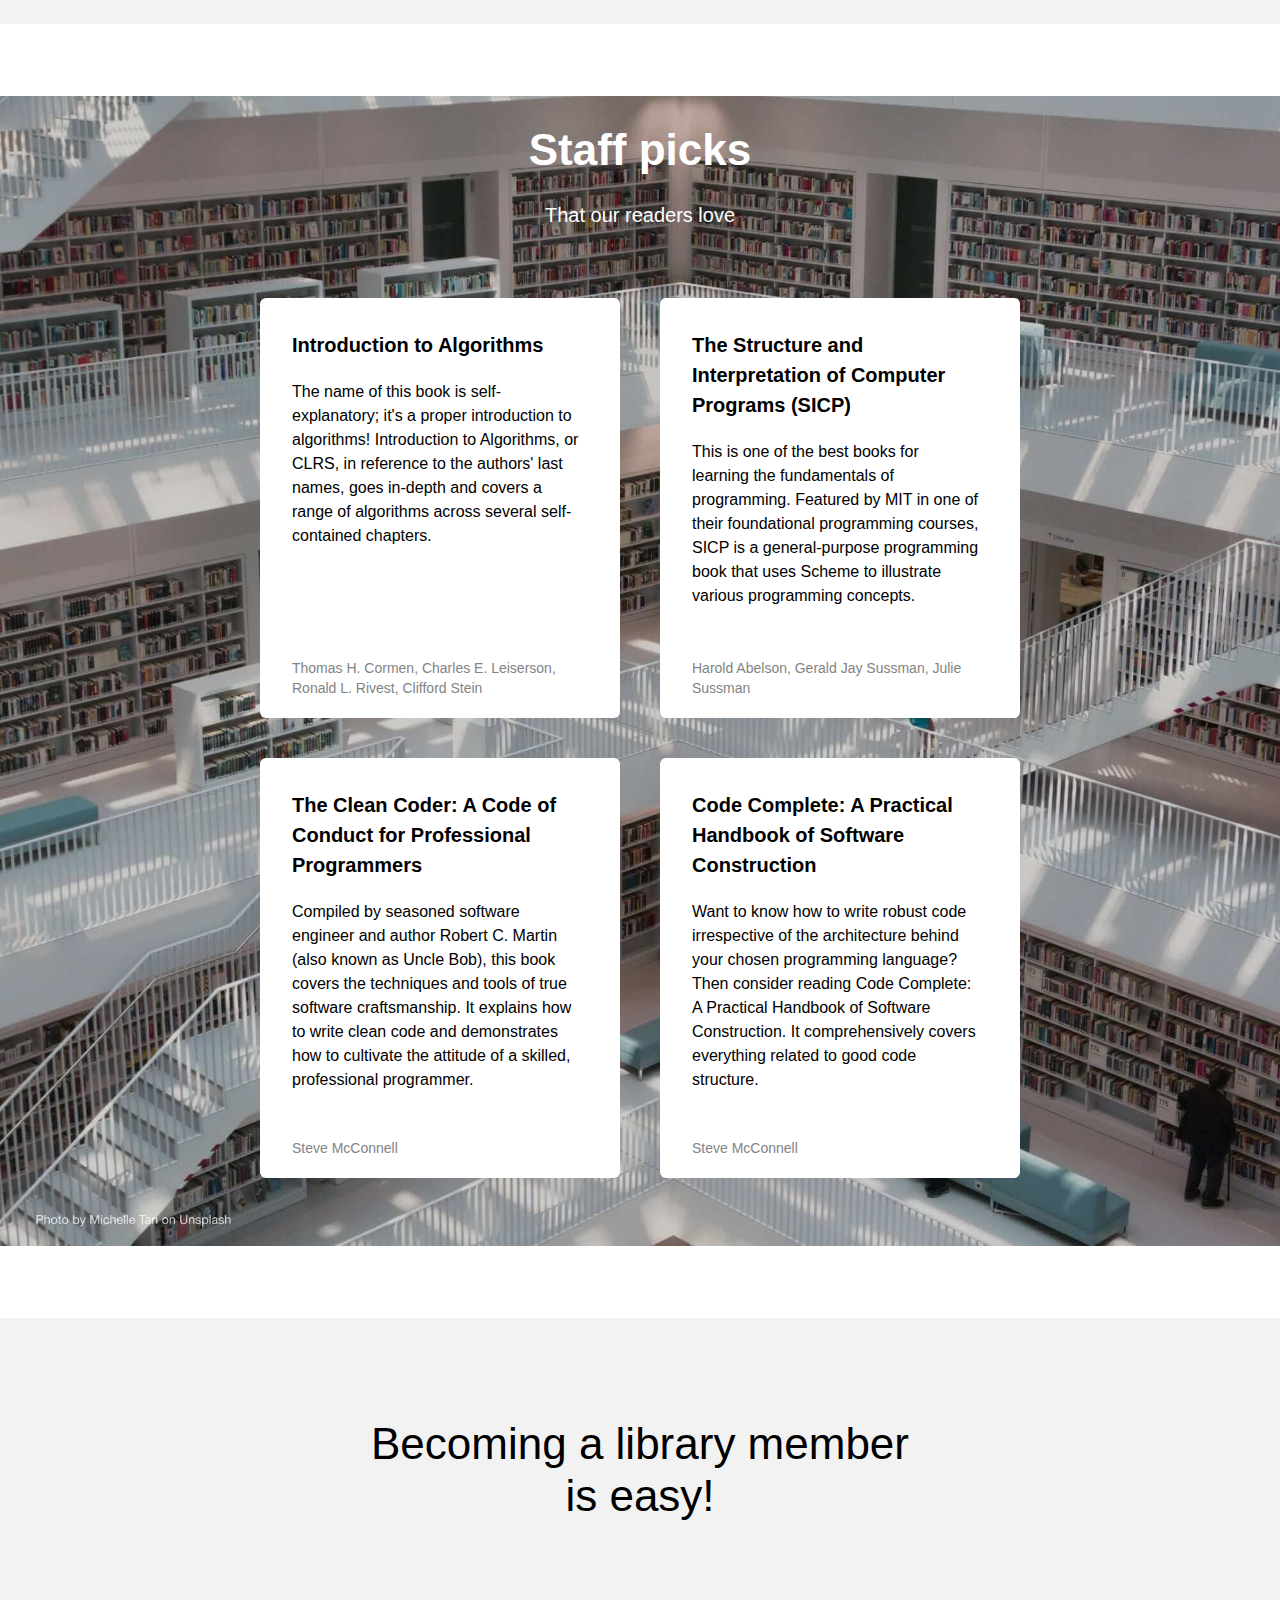
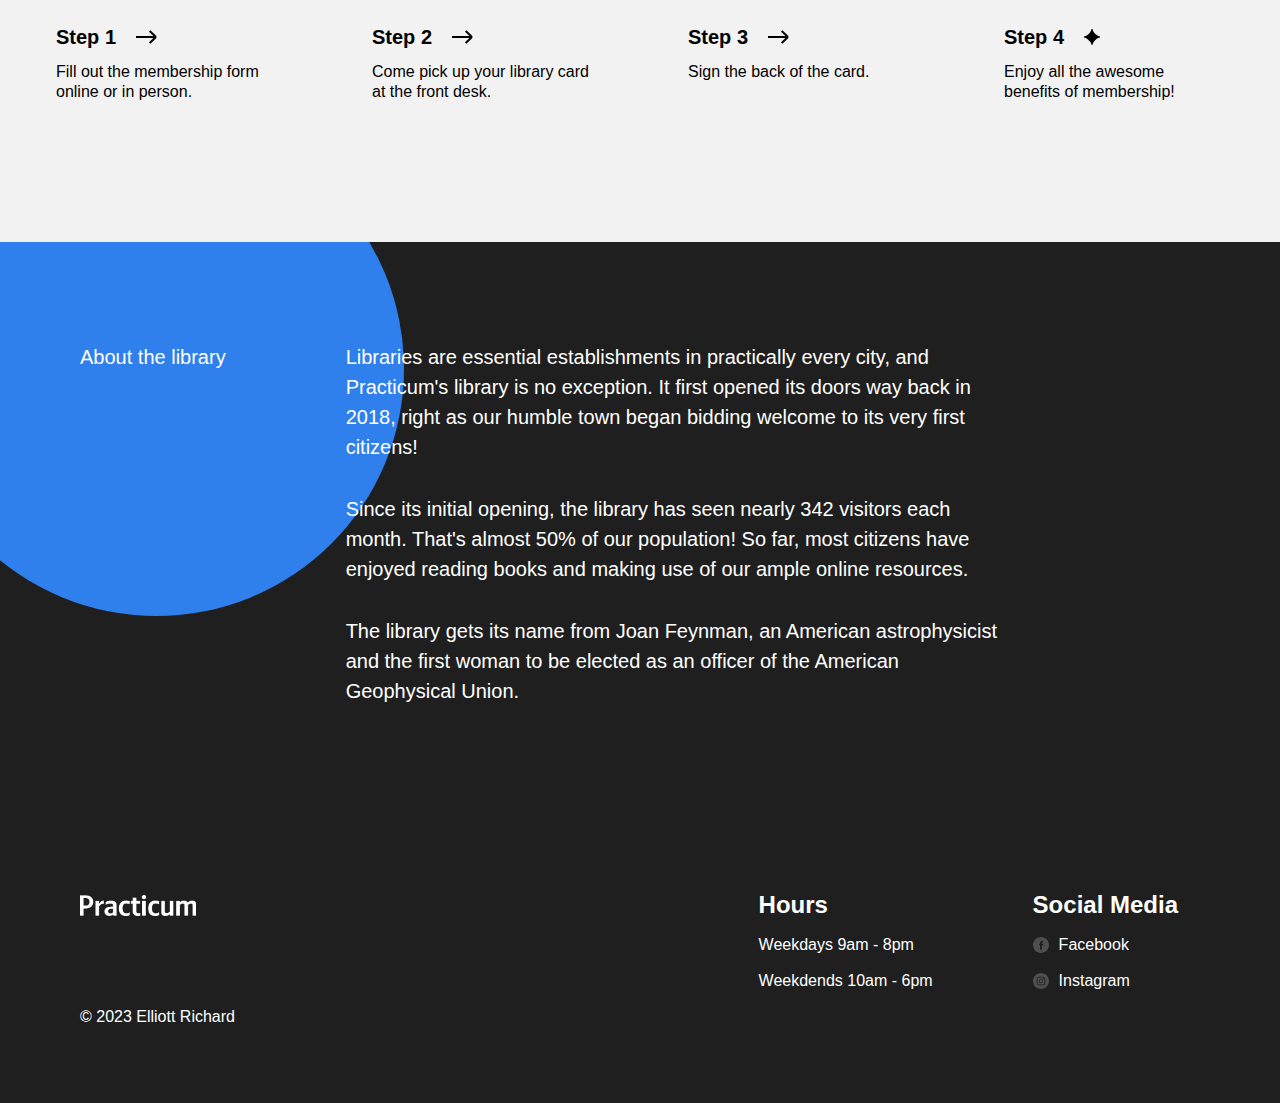
==== commit 2e912216: "Add files via upload" ====
--- a/index.html
+++ b/index.html
@@ -298,21 +298,22 @@
 
       <footer class="footer">
         <div class="footer__columns">
-          <div class="footer__column"></div>
-          <img
-            class="footer__logo"
-            src="./images/logo_white.png"
-            alt="Practicum Logo"
-          />
+          <div class="footer__column">
+            <img
+              class="footer__logo"
+              src="./images/logo_white.png"
+              alt="Practicum Logo"
+            />
+          </div>
           <div class="footer__column footer__column_content_hours">
-            <h2 class="footer__heading">Hours</h2>
+            <h2 class="footer__column-heading">Hours</h2>
             <ul class="footer__list">
               <li class="footer__list-item">Weekdays 9am - 8pm</li>
               <li class="footer__list-item">Weekdends 10am - 6pm</li>
             </ul>
           </div>
           <div class="footer__column footer__column_content_social">
-            <h2 class="footer__heading">Social Media</h2>
+            <h2 class="footer__column-heading">Social Media</h2>
             <ul class="footer__list">
               <li class="footer__list-item">
                 <a class="footer__column-link" href="#">
@@ -337,7 +338,7 @@
             </ul>
           </div>
         </div>
-        <p class="footer__column-copyright">&copy; 2023 Elliott Richard</p>
+        <p class="footer__copyright">&copy; 2023 Elliott Richard</p>
       </footer>
     </div>
   </body>
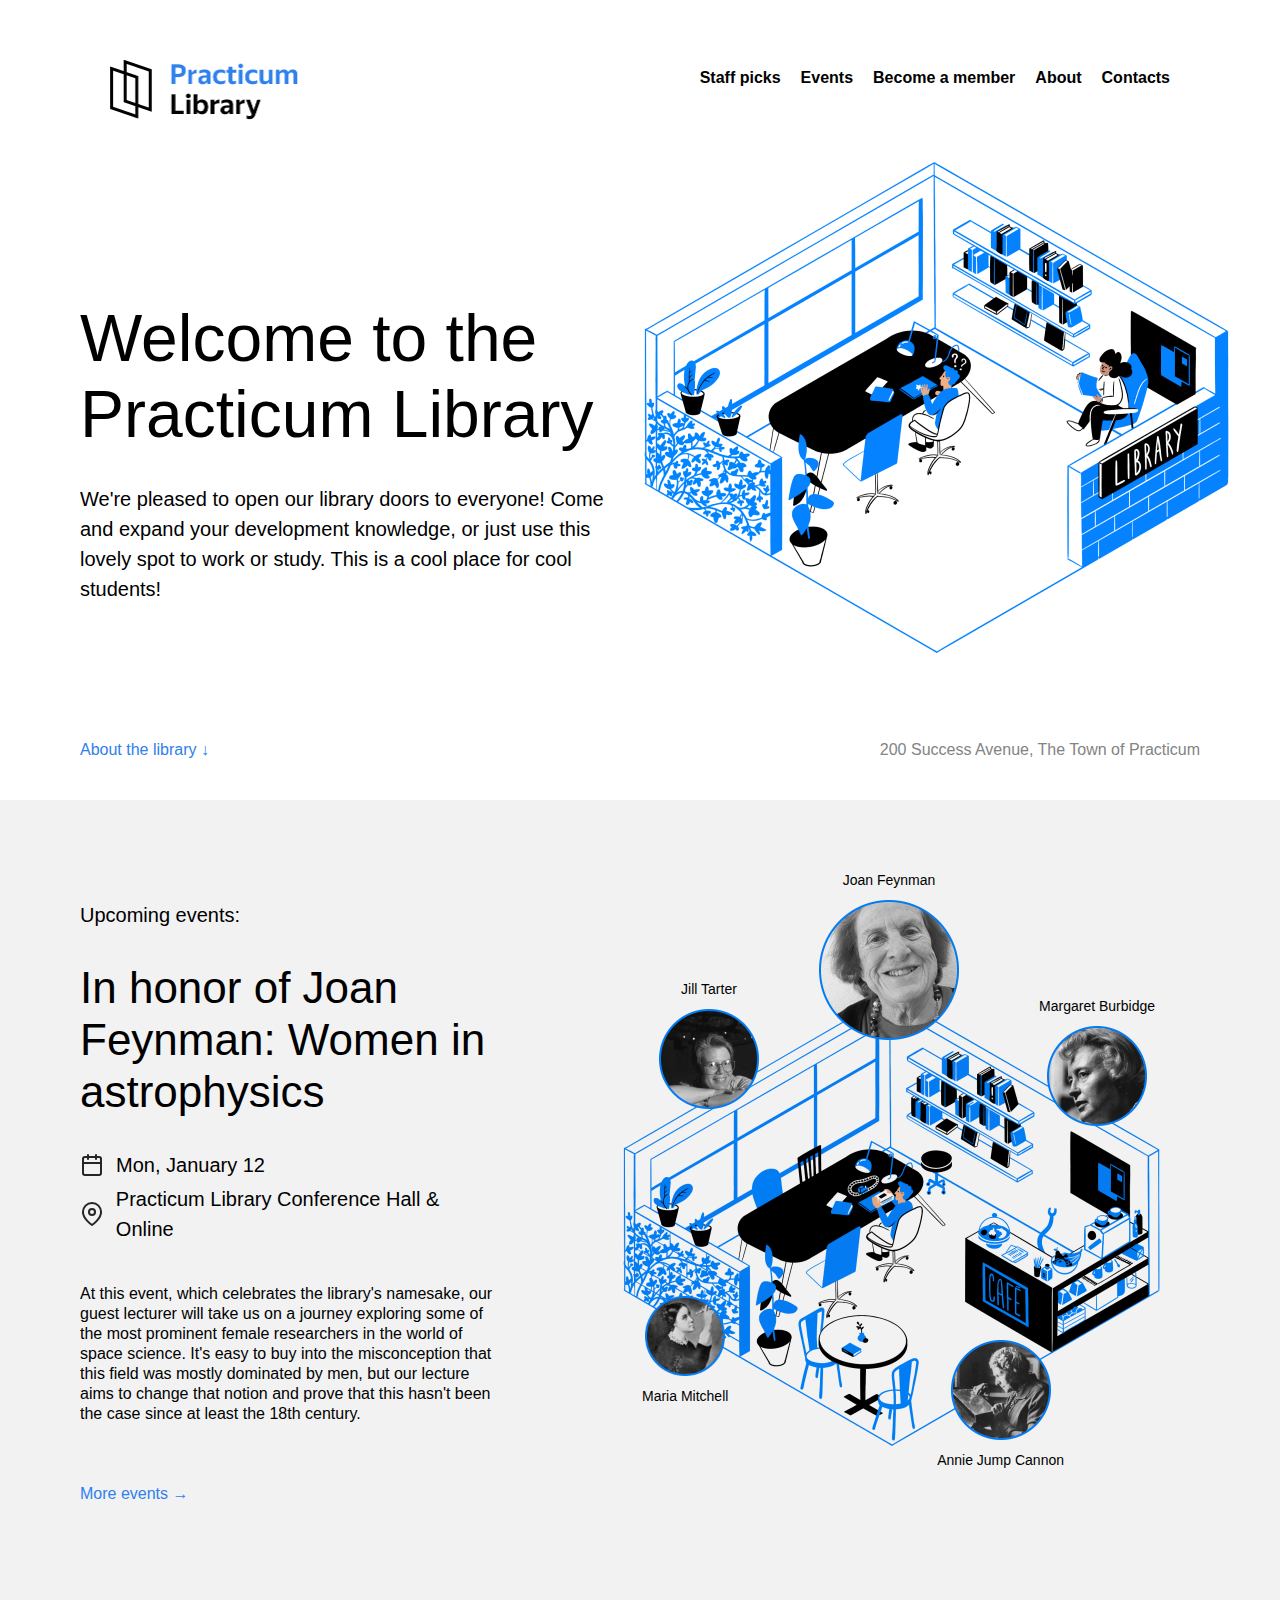
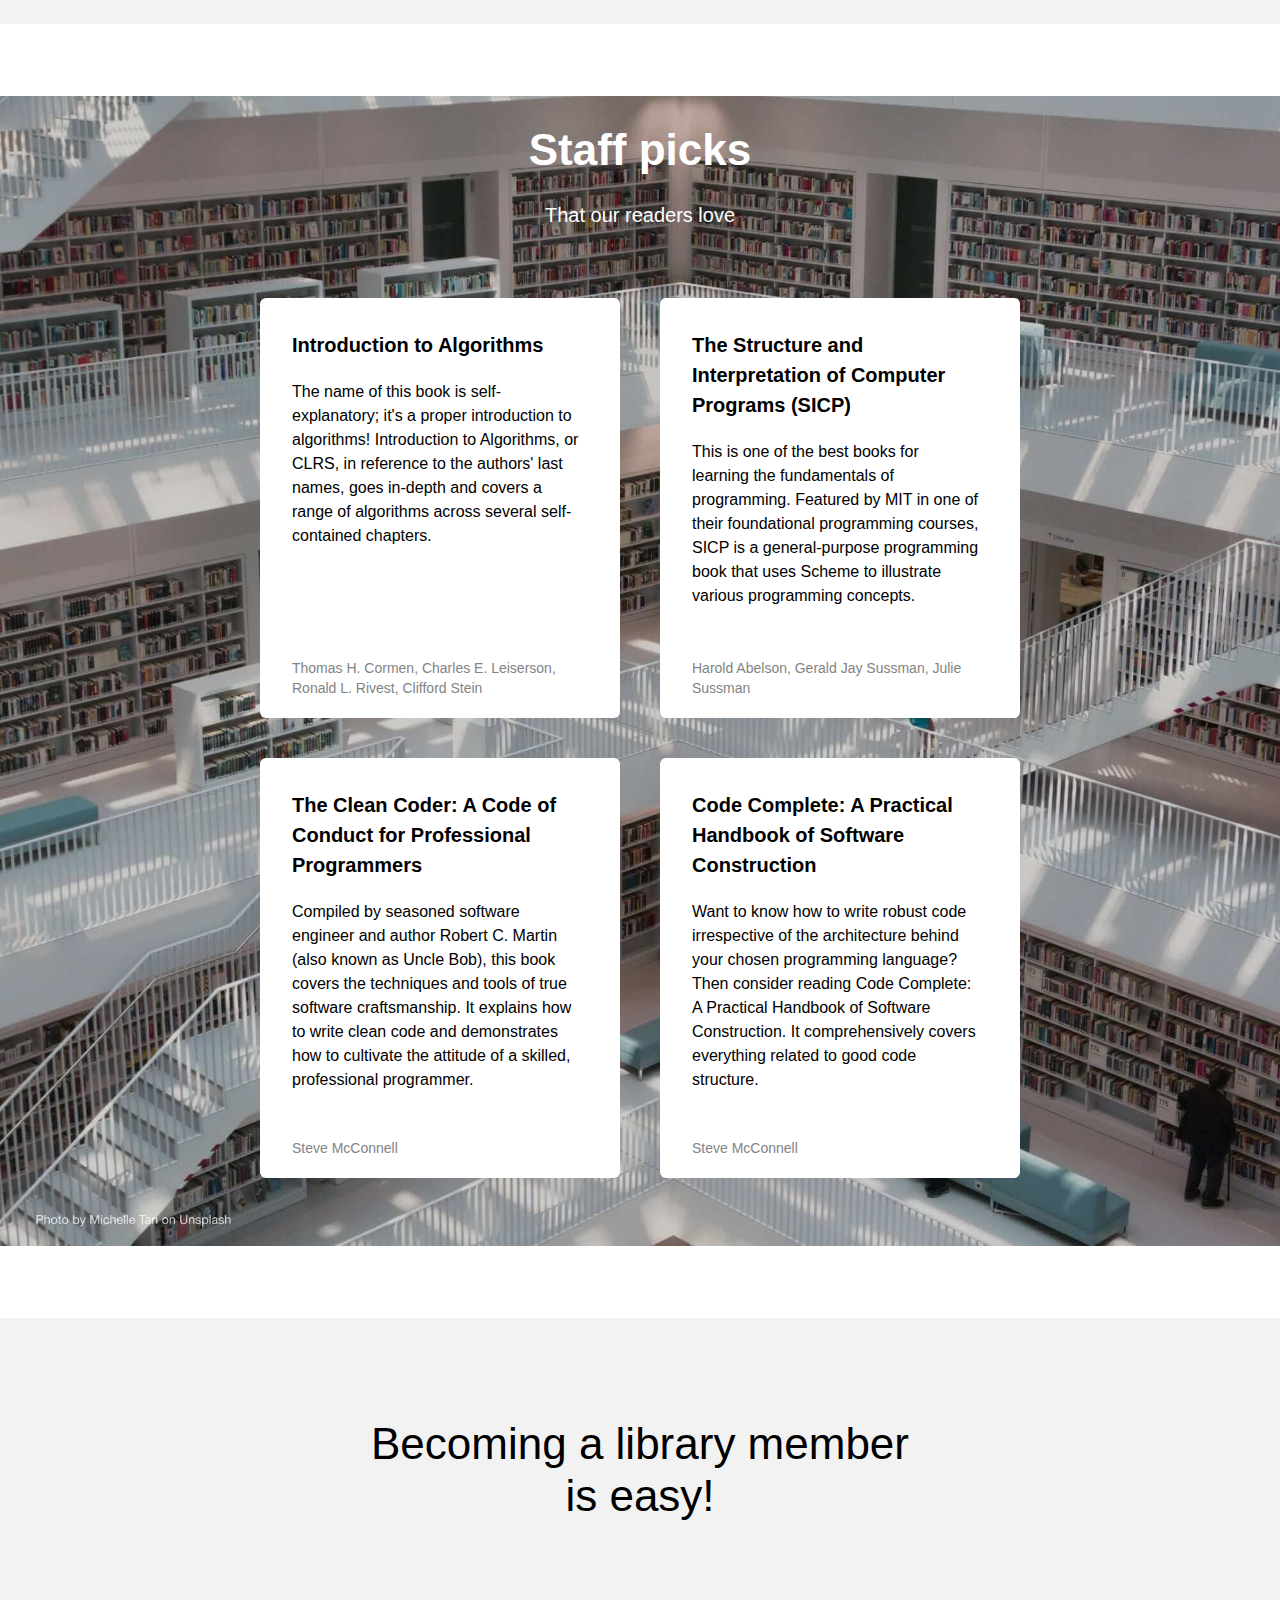
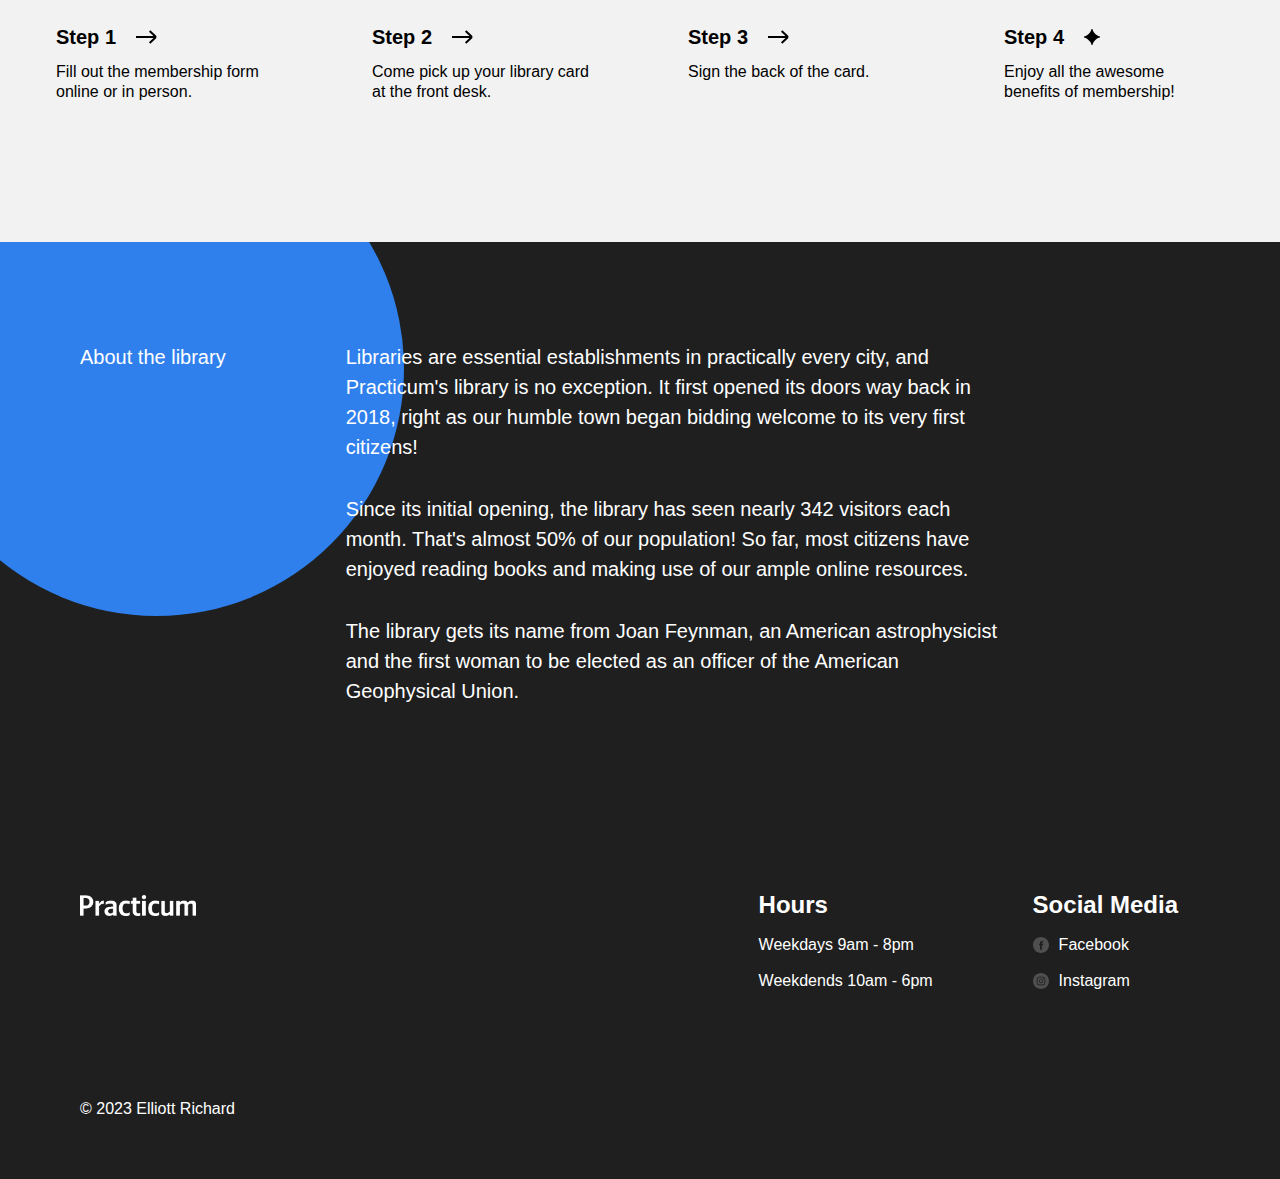
==== commit c4750c76: "Add files via upload" ====
--- a/index.html
+++ b/index.html
@@ -22,19 +22,19 @@
           <!-- Putting navigation links in a list is supposed to be the best practice of writing the semantic code since it allows screen readers to pause between each link instead of reading all the links as a sentence. -->
           <ul class="nav__links">
             <li>
-              <a class="nav__link">Staff picks</a>
-            </li>
-            <li>
-              <a class="nav__link">Events</a>
-            </li>
-            <li>
-              <a class="nav__link">Become a member</a>
-            </li>
-            <li>
-              <a class="nav__link">About</a>
-            </li>
-            <li>
-              <a class="nav__link">Contacts</a>
+              <a href="#staff" class="nav__link">Staff picks</a>
+            </li>
+            <li>
+              <a href="#events" class="nav__link">Events</a>
+            </li>
+            <li>
+              <a href="membership" class="nav__link">Become a member</a>
+            </li>
+            <li>
+              <a href="#about" class="nav__link">About</a>
+            </li>
+            <li>
+              <a href="#footer" class="nav__link">Contacts</a>
             </li>
           </ul>
         </nav>
@@ -59,7 +59,7 @@
         </div>
       </header>
       <main class="content">
-        <section class="events">
+        <section class="events" id="events">
           <div class="events__content">
             <h2 class="events__heading">Upcoming events:</h2>
             <h3 class="events__title">
@@ -139,7 +139,7 @@
           </div>
         </section>
 
-        <section class="staff">
+        <section class="staff" id="staff">
           <div></div>
           <h2 class="staff__title">Staff picks</h2>
           <p class="staff__subtitle">That our readers love</p>
@@ -215,7 +215,7 @@
           </ul>
         </section>
 
-        <section class="membership">
+        <section class="membership" id="membership">
           <h2 class="membership__title">Becoming a library member is easy!</h2>
           <ul class="membership__steps">
             <li class="step">
@@ -271,7 +271,7 @@
           </ul>
         </section>
 
-        <section class="about">
+        <section class="about" id="about">
           <h2 class="about__title">About the library</h2>
           <div class="about__content">
             <p class="about__paragraph">
@@ -296,7 +296,7 @@
         </section>
       </main>
 
-      <footer class="footer">
+      <footer class="footer" id="footer">
         <div class="footer__columns">
           <div class="footer__column">
             <img
--- a/styles/style.css
+++ b/styles/style.css
@@ -466,6 +466,6 @@
   height: 16px;
   margin-right: 10px;
 }
-.footer__column-copyright {
+.footer__copyright {
   margin: 108px 0 0;
 }
